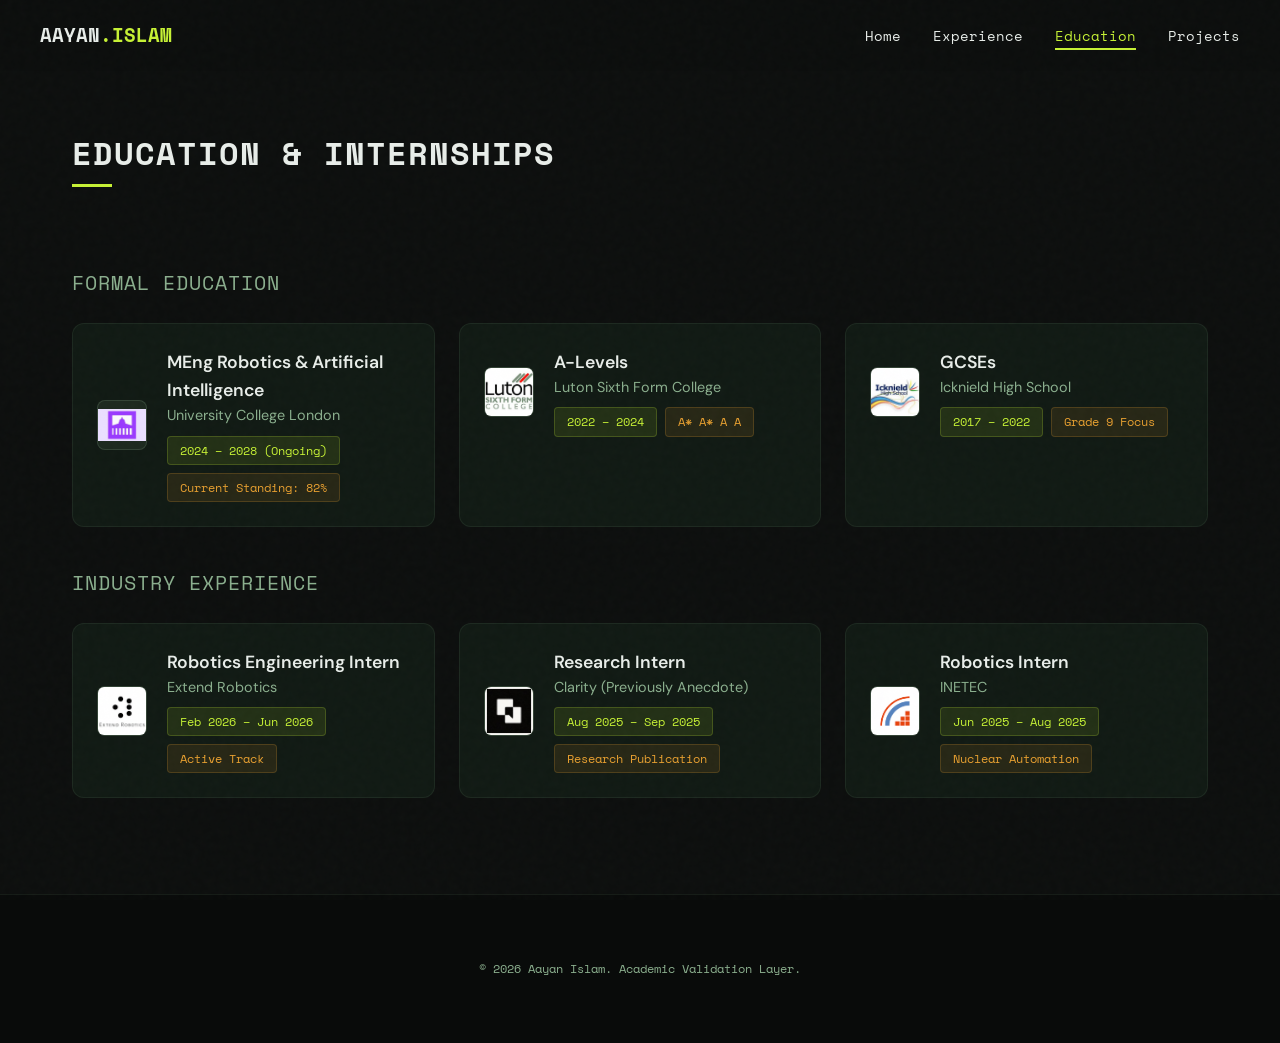
==== educationsplit.html @ 812140e2 "All files used for website" ====
<!DOCTYPE html>
<html lang="en">
<head>
  <meta charset="UTF-8">
  <meta name="viewport" content="width=device-width, initial-scale=1.0">
  <title>Education & Internships | Aayan Islam</title>
  
  <link rel="icon" type="image/png" href="Images/Logo.png">
  <link rel="preconnect" href="https://fonts.googleapis.com">
  <link rel="preconnect" href="https://fonts.gstatic.com" crossorigin>
  <link href="https://fonts.googleapis.com/css2?family=DM+Sans:wght@300;400;500;600&family=Space+Mono:wght@400;700&display=swap" rel="stylesheet">
  
  <link rel="stylesheet" href="stylesplit.css">
</head>
<body>

  <header id="navbar">
    <div class="nav-container">
      <a href="indexsplit.html" class="logo">AAYAN<span>.ISLAM</span></a>
      <button class="hamburger" id="menu-toggle" aria-label="Toggle navigation menu">
        <span></span><span></span><span></span>
      </button>
      <ul class="nav-links" id="nav-menu">
        <li><a href="indexsplit.html" class="nav-link">Home</a></li>
        <li><a href="experiencesplit.html" class="nav-link">Experience</a></li>
        <li><a href="educationsplit.html" class="nav-link active">Education</a></li>
        <li><a href="projectssplit.html" class="nav-link">Projects</a></li>
      </ul>
    </div>
  </header>

  <section class="revealpage">
    <h2 class="section-title">Education & Internships</h2>
    
    <div class="sub-section-header">Formal Education</div>
    <div class="edu-grid" id="formal-edu-grid">
      <!-- Generated dynamically -->
    </div>

    <div class="sub-section-header">Industry Experience</div>
    <div class="edu-grid" id="industry-edu-grid">
      <!-- Generated dynamically -->
    </div>
  </section>

  <footer>
    <div class="footer-content">
      <div class="copyright">
        &copy; 2026 Aayan Islam. Academic Validation Layer.
      </div>
    </div>
  </footer>

  <!-- POPUP CONTAINER REUSABLE TARGET -->
  <div class="modal-backdrop" id="bubble-modal">
    <div class="modal-wrapper">
      <button class="modal-close-btn" id="modal-close-trigger">✕</button>
      <h3 class="modal-title" id="modal-title">Details</h3>
      <div class="modal-subtitle" id="modal-subtitle">Sub header info</div>
      <div class="modal-body" id="modal-body"></div>
      <div class="modal-tags" id="modal-tags"></div>
    </div>
  </div>

  <script src="appsplit.js"></script>
</body>
</html>
---- stylesplit.css ----
/* ==========================================================================
   COLOR PALETTE & VARIABLES (Modify here to easily change themes)
   ========================================================================== */
:root {
  --bg-color: #0D0F0E;
  --surface-color: #111A14;
  --primary-accent: #C6F135;
  --secondary-accent: #E8A030;
  --muted-text: #8BAF8E;
  --body-text: #E8EDE9;
  --modal-overlay-bg: rgba(13, 15, 14, 0.92);
  --card-glow: rgba(198, 241, 53, 0.08);
  --modal-border-glow: rgba(198, 241, 53, 0.3);
  
  /* Fonts */
  --font-display: 'Space Mono', monospace;
  --font-body: 'DM Sans', sans-serif;
}

/* ==========================================================================
   RESET & BASE STYLES
   ========================================================================== */
* {
  box-sizing: border-box;
  margin: 0;
  padding: 0;
}

html {
  scroll-behavior: smooth;
  background-color: var(--bg-color);
  color: var(--body-text);
  font-family: var(--font-body);
  line-height: 1.6;
}

body {
  overflow-x: hidden;
  position: relative;
}

/* Subtle Noise Texture Overlay */
body::before {
  content: "";
  position: fixed;
  top: 0; left: 0; width: 100vw; height: 100vh;
  opacity: 0.02;
  pointer-events: none;
  z-index: 9999;
  background-image: url("data:image/svg+xml,%3Csvg viewBox='0 0 200 200' xmlns='http://www.w3.org/2000/svg'%3E%3Cfilter id='noiseFilter'%3E%3CfeTurbulence type='fractalNoise' baseFrequency='0.65' numOctaves='3' stitchTiles='stitch'/%3E%3C/filter%3E%3Crect width='100%25' height='100%25' filter='url(%23noiseFilter)'/%3E%3C/svg%3E");
}

a {
  color: inherit;
  text-decoration: none;
}

/* ==========================================================================
   NAVIGATION BAR
   ========================================================================== */
header {
  position: fixed;
  top: 0; left: 0; width: 100%;
  z-index: 100;
  transition: background-color 0.3s ease, backdrop-filter 0.3s ease;
  padding: 1.25rem 2rem;
  background-color: rgba(13, 15, 14, 0.3);
}

header.scrolled {
  background-color: rgba(13, 15, 14, 0.75);
  backdrop-filter: blur(12px);
  -webkit-backdrop-filter: blur(12px);
  border-bottom: 1px solid rgba(139, 175, 142, 0.1);
}

.nav-container {
  max-width: 1200px;
  margin: 0 auto;
  display: flex;
  justify-content: space-between;
  align-items: center;
}

.logo {
  font-family: var(--font-display);
  font-weight: 700;
  font-size: 1.2rem;
  color: var(--body-text);
}

.logo span {
  color: var(--primary-accent);
}

.nav-links {
  display: flex;
  gap: 2rem;
  list-style: none;
}

.nav-links a {
  font-family: var(--font-display);
  font-size: 0.9rem;
  position: relative;
  padding-bottom: 4px;
  transition: color 0.3s;
}

.nav-links a::after {
  content: '';
  position: absolute;
  bottom: 0; left: 0; width: 0; height: 2px;
  background-color: var(--primary-accent);
  transition: width 0.3s ease;
}

.nav-links a:hover::after,
.nav-links a.active::after {
  width: 100%;
}

.nav-links a.active {
  color: var(--primary-accent);
}

/* Mobile Hamburger Menu */
.hamburger {
  display: none;
  flex-direction: column;
  gap: 6px;
  cursor: pointer;
  background: none;
  border: none;
  z-index: 110;
}

.hamburger span {
  display: block;
  width: 25px;
  height: 2px;
  background-color: var(--body-text);
  transition: 0.3s;
}

.hamburger.active span:nth-child(1) { transform: rotate(45deg) translate(5px, 6px); }
.hamburger.active span:nth-child(2) { opacity: 0; }
.hamburger.active span:nth-child(3) { transform: rotate(-45deg) translate(5px, -6px); }

@media (max-width: 768px) {
  .hamburger { display: flex; }
  .nav-links {
    position: fixed;
    top: 0; right: -100%; width: 70%; height: 100vh;
    background-color: var(--surface-color);
    flex-direction: column;
    justify-content: center;
    align-items: center;
    gap: 3rem;
    transition: 0.4s ease;
    box-shadow: -10px 0 30px rgba(0,0,0,0.5);
  }
  .nav-links.active { right: 0; }
}

/* ==========================================================================
   LAYOUT REUSABLES
   ========================================================================== */
section {
  max-width: 1200px;
  margin: 0 auto;
  padding: 8rem 2rem 6rem 2rem; /* Adjusted for top header clarity across pages */
}

.section-title {
  font-family: var(--font-display);
  font-size: 2rem;
  margin-bottom: 3rem;
  text-transform: uppercase;
  letter-spacing: 1px;
  position: relative;
  display: inline-block;
}

.section-title::after {
  content: '';
  position: absolute;
  left: 0; bottom: -8px; width: 40px; height: 3px;
  background-color: var(--primary-accent);
}

.tag {
  font-family: var(--font-display);
  font-size: 0.75rem;
  background-color: rgba(198, 241, 53, 0.1);
  color: var(--primary-accent);
  padding: 0.25rem 0.75rem;
  border-radius: 4px;
  border: 1px solid rgba(198, 241, 53, 0.2);
}

.badge-secondary {
  background-color: rgba(232, 160, 48, 0.1);
  color: var(--secondary-accent);
  border: 1px solid rgba(232, 160, 48, 0.2);
}

.interactive-card {
  background-color: var(--surface-color);
  border: 1px solid rgba(139, 175, 142, 0.1);
  border-radius: 12px;
  padding: 1.5rem;
  cursor: pointer;
  transition: transform 0.25s ease, border-color 0.25s ease, box-shadow 0.25s ease;
}

.interactive-card:hover {
  transform: translateY(-5px);
  border-color: rgba(198, 241, 53, 0.4);
  box-shadow: 0 10px 30px var(--card-glow);
}

/* ==========================================================================
   HOME / HERO SECTION
   ========================================================================== */
#home {
  min-height: 85vh;
  display: flex;
  flex-direction: column;
  justify-content: center;
}

.hero-grid {
  display: grid;
  grid-template-columns: 1.2fr 0.8fr;
  gap: 4rem;
  align-items: center;
}

.hero-left h1 {
  font-family: var(--font-display);
  font-size: 3.5rem;
  line-height: 1.1;
  margin-bottom: 1rem;
}

.hero-left .subtitle {
  font-family: var(--font-display);
  font-size: 1.25rem;
  color: var(--primary-accent);
  margin-bottom: 1.5rem;
}

.hero-left .bio {
  font-size: 1.1rem;
  color: var(--body-text);
  max-width: 600px;
  margin-bottom: 2.5rem;
}

.hero-right {
  background-color: var(--surface-color);
  border: 1px solid rgba(139, 175, 142, 0.15);
  border-radius: 12px;
  padding: 3rem;
  height: 550px;
  display: flex;
  flex-direction: column;
  justify-content: center;
  align-items: center;
  font-family: var(--font-display);
  position: relative;
  overflow: hidden;
}

.ascii-cube {
  color: var(--primary-accent);
  font-size: 1.5rem;
  white-space: pre;
  margin-bottom: 1.5rem;
  text-align: center;
  animation: pulse 2s infinite alternate;
}

#ticker-text {
  color: var(--secondary-accent);
  font-weight: bold;
  letter-spacing: 2px;
  transition: opacity 0.2s ease-in-out;
}

@keyframes pulse {
  0% { opacity: 0.6; transform: scale(0.98); }
  100% { opacity: 1; transform: scale(1.02); }
}

.stats-container {
  display: grid;
  grid-template-columns: repeat(4, 1fr);
  gap: 1.5rem;
  margin-top: 4rem;
  margin-bottom: 3rem;
}

.stat-chip {
  background-color: var(--surface-color);
  border-left: 3px solid var(--primary-accent);
  padding: 1rem;
  border-radius: 0 8px 8px 0;
}

.stat-chip .label {
  font-family: var(--font-display);
  font-size: 0.75rem;
  color: var(--muted-text);
  text-transform: uppercase;
}

.stat-chip .value {
  font-size: 0.95rem;
  font-weight: 500;
  margin-top: 0.25rem;
}

.social-strip {
  display: flex;
  gap: 2rem;
  font-family: var(--font-display);
  font-size: 0.9rem;
  color: var(--muted-text);
}

.social-strip a {
  transition: color 0.2s;
}

.social-strip a:hover {
  color: var(--primary-accent);
}

@media (max-width: 1024px) {
  .hero-grid { grid-template-columns: 1fr; gap: 3rem; }
  .hero-right { height: 200px; }
  .stats-container { grid-template-columns: repeat(2, 1fr); }
}

@media (max-width: 480px) {
  .hero-left h1 { font-size: 2.5rem; }
  .stats-container { grid-template-columns: 1fr; }
  .social-strip { flex-direction: column; gap: 0.75rem; }
}

/* ==========================================================================
   EXPERIENCE SECTION (Timeline Layout)
   ========================================================================== */
.timeline {
  position: relative;
  max-width: 900px;
  margin: 0 auto;
}

.timeline::before {
  content: '';
  position: absolute;
  top: 0; left: 20px; width: 2px; height: 100%;
  background-color: rgba(139, 175, 142, 0.15);
}

.timeline-item {
  position: relative;
  padding-left: 60px;
  margin-bottom: 3rem;
}

.timeline-dot {
  position: absolute;
  left: 12px; top: 24px;
  width: 18px; height: 18px;
  border-radius: 50%;
  background-color: var(--bg-color);
  border: 3px solid var(--secondary-accent);
  z-index: 2;
}

.timeline-item:first-of-type .timeline-dot {
  border-color: var(--primary-accent);
}

.experience-card {
  cursor: default;
}

.card-header-row {
  display: flex;
  justify-content: space-between;
  align-items: flex-start;
  flex-wrap: wrap;
  gap: 0.5rem;
  margin-bottom: 1rem;
}

.role-title {
  font-size: 1.25rem;
  font-weight: 600;
}

.role-title span {
  font-family: var(--font-display);
  font-size: 1rem;
  color: var(--muted-text);
  font-weight: 400;
}

.job-meta {
  text-align: right;
  font-family: var(--font-display);
  font-size: 0.85rem;
}

.job-date { color: var(--body-text); }
.job-loc { color: var(--muted-text); }

.experience-card ul {
  list-style-type: none;
}

.experience-card li {
  position: relative;
  padding-left: 1.25rem;
  margin-bottom: 0.5rem;
  font-size: 0.95rem;
  color: #D3DAD4;
}

.experience-card li::before {
  content: "↳";
  position: absolute;
  left: 0; top: 0;
  color: var(--primary-accent);
}

@media (max-width: 600px) {
  .job-meta { text-align: left; margin-top: 0.25rem; }
  .card-header-row { flex-direction: column; }
}

/* ==========================================================================
   EDUCATION & INTERNSHIPS SECTION
   ========================================================================== */
.sub-section-header {
  font-family: var(--font-display);
  font-size: 1.25rem;
  color: var(--muted-text);
  margin: 2.5rem 0 1.5rem 0;
  text-transform: uppercase;
  letter-spacing: 1px;
}

.edu-grid {
  display: grid;
  grid-template-columns: repeat(auto-fill, minmax(320px, 1fr));
  gap: 1.5rem;
}

.edu-card-content {
  display: flex;
  gap: 1.25rem;
  align-items: center;
}

.monogram-avatar {
  width: 50px;
  height: 50px;
  border-radius: 8px;
  background-color: rgba(139, 175, 142, 0.1);
  font-family: var(--font-display);
  font-weight: bold;
  color: var(--primary-accent);
  display: flex;
  justify-content: center;
  align-items: center;
  flex-shrink: 0;
  border: 1px solid rgba(139, 175, 142, 0.2);
}

.edu-info h4 {
  font-size: 1.1rem;
  font-weight: 600;
}

.edu-inst {
  font-size: 0.9rem;
  color: var(--muted-text);
  margin-bottom: 0.5rem;
}

.edu-meta-tags {
  display: flex;
  gap: 0.5rem;
  flex-wrap: wrap;
}

/* ==========================================================================
   PROJECTS SECTION
   ========================================================================== */
.tab-switcher {
  display: flex;
  gap: 1rem;
  margin-bottom: 2.5rem;
  border-bottom: 1px solid rgba(139, 175, 142, 0.1);
  padding-bottom: 1rem;
}

.tab-btn {
  background: none;
  border: none;
  color: var(--muted-text);
  font-family: var(--font-display);
  font-size: 1rem;
  cursor: pointer;
  padding: 0.5rem 1rem;
  position: relative;
  transition: color 0.3s;
}

.tab-btn:hover {
  color: var(--body-text);
}

.tab-btn.active {
  color: var(--primary-accent);
}

.tab-btn.active::after {
  content: '';
  position: absolute;
  bottom: -1rem; left: 0; width: 100%; height: 2px;
  background-color: var(--primary-accent);
}

.projects-grid {
  display: grid;
  grid-template-columns: repeat(3, 1fr);
  gap: 1.5rem;
}

.project-card {
  display: flex;
  flex-direction: column;
  justify-content: space-between;
  height: 100%;
}

.proj-top h4 {
  font-size: 1.2rem;
  font-weight: 600;
  margin-bottom: 0.5rem;
}

.proj-desc {
  font-size: 0.9rem;
  color: var(--muted-text);
  margin-bottom: 1.5rem;
}

.proj-tags {
  display: flex;
  gap: 0.5rem;
  flex-wrap: wrap;
  margin-top: auto;
}

.project-panel {
  display: none;
}

.project-panel.active {
  display: grid;
}

@media (max-width: 1024px) {
  .projects-grid { grid-template-columns: repeat(2, 1fr); }
}
@media (max-width: 480px) {
  .projects-grid { grid-template-columns: 1fr; }
}

/* ==========================================================================
   BUBBLE / MODAL COMPONENT
   ========================================================================== */
.modal-backdrop {
  position: fixed;
  top: 0; left: 0; width: 100%; height: 100%;
  background-color: var(--modal-overlay-bg);
  backdrop-filter: blur(8px);
  -webkit-backdrop-filter: blur(8px);
  z-index: 1000;
  display: flex;
  justify-content: center;
  align-items: center;
  opacity: 0;
  pointer-events: none;
  transition: opacity 0.28s ease-out;
  padding: 1.5rem;
}

.modal-backdrop.active {
  opacity: 1;
  pointer-events: auto;
}

.modal-wrapper {
  background-color: var(--surface-color);
  border: 1px solid var(--modal-border-glow);
  box-shadow: 0 0 60px var(--card-glow);
  border-radius: 16px;
  width: 100%;
  max-width: 600px;
  max-height: 80vh;
  overflow-y: auto;
  padding: 2.5rem;
  position: relative;
  transform: scale(0.85);
  transition: transform 0.28s ease-out;
}

.modal-backdrop.active .modal-wrapper {
  transform: scale(1);
}

.modal-close-btn {
  position: absolute;
  top: 1.25rem; right: 1.25rem;
  background: none;
  border: none;
  color: var(--muted-text);
  font-size: 1.5rem;
  cursor: pointer;
  transition: color 0.2s;
}

.modal-close-btn:hover {
  color: var(--primary-accent);
}

.modal-title {
  font-family: var(--font-display);
  font-size: 1.5rem;
  margin-bottom: 0.25rem;
  padding-right: 1.5rem;
}

.modal-subtitle {
  font-family: var(--font-display);
  font-size: 0.9rem;
  color: var(--muted-text);
  margin-bottom: 1.5rem;
}

.modal-body {
  font-size: 0.95rem;
  color: var(--body-text);
}

.modal-body p {
  margin-bottom: 1.25rem;
}

.modal-body ul {
  list-style-type: none;
  margin-bottom: 1.5rem;
}

.modal-body li {
  position: relative;
  padding-left: 1.25rem;
  margin-bottom: 0.5rem;
}

.modal-body li::before {
  content: "▪";
  position: absolute;
  left: 0; color: var(--primary-accent);
}

.modal-tags {
  display: flex;
  gap: 0.5rem;
  flex-wrap: wrap;
  margin-top: 1.5rem;
  padding-top: 1.25rem;
  border-top: 1px solid rgba(139, 175, 142, 0.1);
}

/* ==========================================================================
   ACHIEVEMENTS FOOTER STRIP
   ========================================================================== */
footer {
  border-top: 1px solid rgba(139, 175, 142, 0.1);
  background-color: #090B0A;
  padding: 4rem 2rem;
}

.footer-content {
  max-width: 1200px;
  margin: 0 auto;
}

.badge-strip-title {
  font-family: var(--font-display);
  font-size: 0.85rem;
  color: var(--muted-text);
  text-transform: uppercase;
  letter-spacing: 2px;
  margin-bottom: 1.5rem;
  text-align: center;
}

.badge-strip {
  display: flex;
  justify-content: center;
  gap: 1rem;
  flex-wrap: wrap;
  margin-bottom: 2.5rem;
}

.badge-item {
  font-family: var(--font-display);
  font-size: 0.8rem;
  background-color: rgba(13, 15, 14, 0.6);
  border: 1px solid rgba(139, 175, 142, 0.15);
  padding: 0.4rem 0.8rem;
  border-radius: 6px;
  color: var(--body-text);
}

.copyright {
  text-align: center;
  font-family: var(--font-display);
  font-size: 0.75rem;
  color: var(--muted-text);
}

.logo-image-render {
  width: 100%;
  height: 100%;
  object-fit: contain;
  border-radius: 6px;
  background-color: transparent;
}

/* ==========================================================================
   UNIFIED BRAND TIMELINE ARCHITECTURE
   ========================================================================== */
.structured-group-card {
  cursor: default !important;
  padding: 2rem !important;
}

.company-header-block {
  display: flex;
  gap: 1.25rem;
  align-items: center;
  margin-bottom: 1.75rem;
}

.company-logo-frame {
  width: 54px;
  height: 54px;
  border-radius: 8px;
  background-color: rgba(139, 175, 142, 0.06);
  border: 1px solid rgba(139, 175, 142, 0.12);
  display: flex;
  justify-content: center;
  align-items: center;
  flex-shrink: 0;
  overflow: hidden;
}

.monogram-fallback {
  font-family: var(--font-display);
  font-weight: 700;
  color: var(--primary-accent);
  font-size: 0.85rem;
}

.logo-image-render {
  width: 100%;
  height: 100%;
  object-fit: contain;
}

.company-header-meta h3 {
  font-size: 1.3rem;
  font-weight: 600;
  color: var(--body-text);
  line-height: 1.2;
}

.company-sub-row {
  font-size: 0.9rem;
  color: var(--body-text);
  margin-top: 0.15rem;
}

.company-loc-row {
  font-family: var(--font-display);
  font-size: 0.8rem;
  color: var(--muted-text);
}

/* Sub-Role Timeline Indent Tracking */
.roles-nest-container {
  position: relative;
  padding-left: 1.65rem;
}

/* Connector vertical ribbon for multiple internal paths */
.roles-nest-container::before {
  content: '';
  position: absolute;
  top: 8px;
  left: 5px;
  width: 2px;
  height: calc(100% - 22px);
  background-color: rgba(139, 175, 142, 0.15);
}

/* If a card only holds one single inner role item, drop the connector ribbon line */
.roles-nest-container:has(.role-nested-node:only-child)::before {
  display: none;
}

.role-nested-node {
  position: relative;
  margin-bottom: 2rem;
}

.role-nested-node:last-of-type {
  margin-bottom: 0;
}

.role-inner-dot {
  position: absolute;
  left: -25px;
  top: 6px;
  width: 10px;
  height: 10px;
  border-radius: 50%;
  background-color: var(--surface-color);
  border: 2px solid var(--muted-text);
  z-index: 2;
}

.role-nested-node:only-child .role-inner-dot {
  background-color: var(--primary-accent);
  border-color: var(--primary-accent);
}

.role-nested-title {
  font-size: 1.15rem;
  font-weight: 600;
  color: var(--body-text);
}

.role-nested-date {
  font-family: var(--font-display);
  font-size: 0.8rem;
  color: var(--muted-text);
  margin-bottom: 0.5rem;
}

.role-nested-bullets {
  list-style-type: none;
  padding-left: 0;
}

.role-nested-bullets li {
  position: relative;
  padding-left: 1.25rem;
  font-size: 0.95rem;
  color: #D3DAD4;
  line-height: 1.55;
  margin-bottom: 0.4rem;
}

.role-nested-bullets li::before {
  content: "↳";
  position: absolute;
  left: 0;
  top: 0;
  color: var(--primary-accent);
}

.role-skills-footer {
  margin-top: 0.65rem;
  font-size: 0.85rem;
  color: var(--body-text);
  display: flex;
  align-items: center;
  gap: 0.4rem;
}

.skill-icon {
  color: var(--secondary-accent);
  font-size: 0.75rem;
}

.main-company-dot {
  top: 42px !important;
}

/* ==========================================================================
   EXPANDED MEDIA-RICH PROJECT MODALS
   ========================================================================== */
.modal-wrapper.project-modal-expanded {
  max-width: 850px; 
  width: 95%;
}

.project-expanded-split-layout {
  display: grid;
  grid-template-columns: 1.1fr 0.9fr;
  gap: 2rem;
  margin-top: 1rem;
}

.project-left-copy {
  color: var(--body-text);
  font-size: 0.95rem;
}

.project-left-copy p {
  margin-bottom: 1rem;
}

.project-right-media {
  display: flex;
  flex-direction: column;
  gap: 1rem;
}

.project-media-showcase {
  display: flex;
  flex-direction: column;
  gap: 1rem;
  width: 100%;
}

.project-media-frame {
  width: 100%;
  border-radius: 8px;
  overflow: hidden;
  border: 1px solid rgba(139, 175, 142, 0.15);
  background-color: #090B0A; 
  aspect-ratio: 16 / 10;
  display: flex;
  justify-content: center;
  align-items: center;
  padding: 0.5rem;
}

.project-media-frame img {
  max-width: 100%;
  max-height: 100%;
  width: auto;
  height: auto;
  object-fit: contain;
  border-radius: 4px;
  transition: transform 0.3s ease;
}

.project-media-frame img:hover {
  transform: scale(1.03);
}

/* Gray template layout box for empty image lists */
.asset-placeholder-grid {
  background: repeating-linear-gradient(
    45deg,
    rgba(139, 175, 142, 0.03),
    rgba(139, 175, 142, 0.03) 10px,
    rgba(139, 175, 142, 0.07) 10px,
    rgba(139, 175, 142, 0.07) 20px
  );
  border: 1px dashed rgba(139, 175, 142, 0.3);
  padding: 2rem;
  text-align: center;
}

.asset-placeholder-grid span {
  font-family: var(--font-display);
  font-size: 0.8rem;
  color: var(--muted-text);
}

/* Responsive collapse rule for medium screen/mobile views */
@media (max-width: 768px) {
  .project-expanded-split-layout {
    grid-template-columns: 1fr;
    gap: 1.5rem;
  }
  
  .project-media-frame {
    aspect-ratio: 16 / 9;
  }
}

.project-video-render {
  max-width: 100%;
  max-height: 100%;
  width: auto;
  height: auto;
  object-fit: contain;
  border-radius: 4px;
}

/* ==========================================================================
   MEDIA EXPANSION SUPPORTS FOR GENERAL MODALS
   ========================================================================== */
.project-left-copy ul {
  list-style-type: none;
  padding-left: 0;
  margin-top: 0.5rem;
  margin-bottom: 1rem;
}

.project-left-copy li {
  position: relative;
  padding-left: 1.25rem;
  margin-bottom: 0.5rem;
  font-size: 0.95rem;
}

.project-left-copy li::before {
  content: "▪";
  position: absolute;
  left: 0;
  color: var(--primary-accent);
}

/* ==========================================================================
   INTER-PAGE SUBSECTION ANIMATIONS
   ========================================================================== */
.revealpage {
  opacity: 0;
  transform: translateY(15px);
  transition: opacity 0.5s cubic-bezier(0.16, 1, 0.3, 1), transform 0.5s cubic-bezier(0.16, 1, 0.3, 1);
}

.revealpage.visible {
  opacity: 1;
  transform: translateY(0);
}



/* ==========================================================================
   HERO INTERACTIVE SLIDESHOW PRESENTATION LAYOUT (ENHANCED SIZE)
   ========================================================================== */
.hero-slideshow-container {
  position: relative;
  width: 100%;
  height: 350px; /* Increased from 180px to give vertical breathing room */
  margin-bottom: 1.5rem;
  display: flex;
  justify-content: center;
  align-items: center;
}

.hero-slide {
  position: absolute;
  max-height: 100%;
  max-width: 350px; /* Expanded from 180px to scale up your profile photography footprint */
  width: auto;
  height: auto;
  object-fit: contain;
  border-radius: 12px;
  border: 1px solid rgba(139, 175, 142, 0.15);
  box-shadow: 0 6px 25px rgba(0, 0, 0, 0.45);
  
  /* Absolute cross-fade transition parameters */
  opacity: 0;
  transform: scale(0.96);
  transition: opacity 0.8s ease-in-out, transform 0.8s ease-in-out;
  z-index: 1;
}

/* The active photo visible on your hero card viewport */
.hero-slide.active {
  opacity: 1;
  transform: scale(1);
  z-index: 2;
}
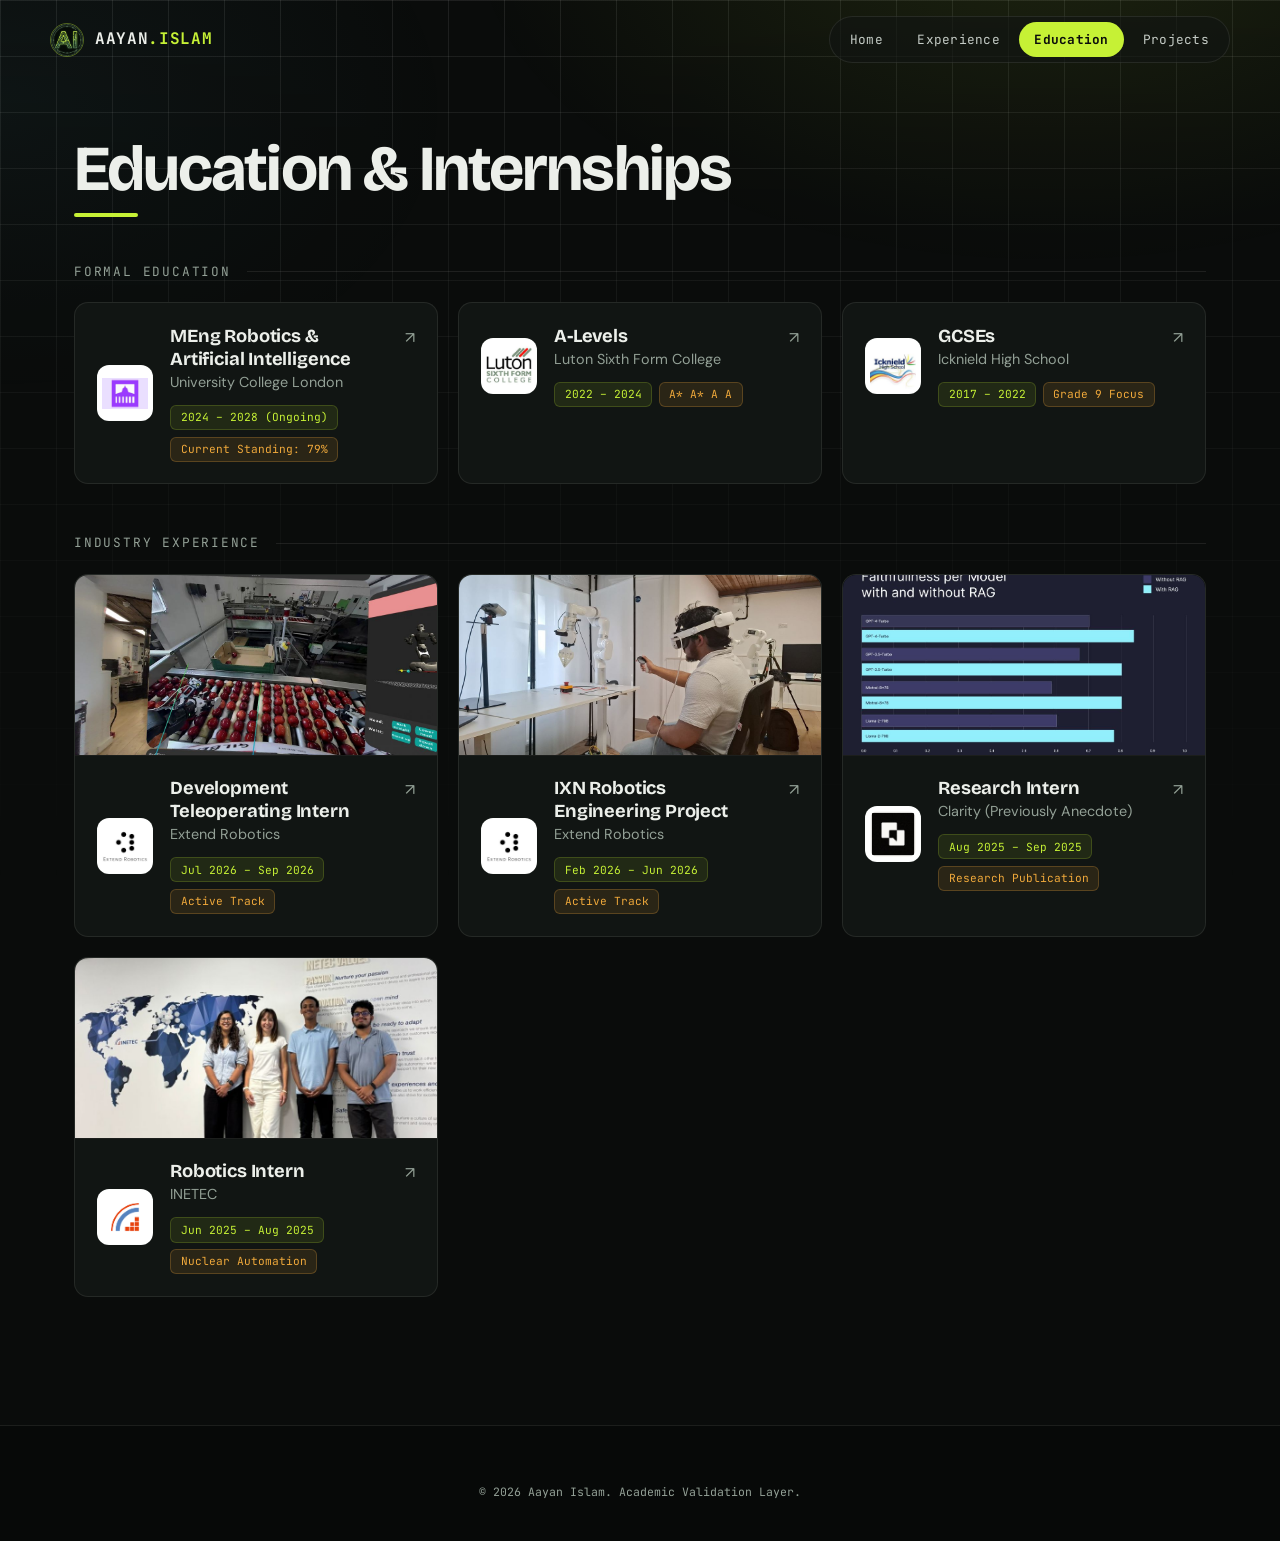
==== commit b39b8288: "Remodel site design and add HomeShield and HearMe projects - New visual system: display type, bluepr" ====
--- a/educationsplit.html
+++ b/educationsplit.html
@@ -3,12 +3,13 @@
 <head>
   <meta charset="UTF-8">
   <meta name="viewport" content="width=device-width, initial-scale=1.0">
+  <meta name="theme-color" content="#0A0C0B">
   <title>Education & Internships | Aayan Islam</title>
   
   <link rel="icon" type="image/png" href="Images/Logo.png">
   <link rel="preconnect" href="https://fonts.googleapis.com">
   <link rel="preconnect" href="https://fonts.gstatic.com" crossorigin>
-  <link href="https://fonts.googleapis.com/css2?family=DM+Sans:wght@300;400;500;600&family=Space+Mono:wght@400;700&display=swap" rel="stylesheet">
+  <link href="https://fonts.googleapis.com/css2?family=Bricolage+Grotesque:opsz,wght@12..96,500..800&family=DM+Sans:opsz,wght@9..40,300..700&family=JetBrains+Mono:wght@400;500;700&display=swap" rel="stylesheet">
   
   <link rel="stylesheet" href="stylesplit.css">
 </head>
@@ -16,14 +17,14 @@
 
   <header id="navbar">
     <div class="nav-container">
-      <a href="indexsplit.html" class="logo">AAYAN<span>.ISLAM</span></a>
-      <button class="hamburger" id="menu-toggle" aria-label="Toggle navigation menu">
+      <a href="index.html" class="logo"><img src="Images/thumbs/Logo.jpg" alt="" class="logo-mark" width="34" height="34">AAYAN<span>.ISLAM</span></a>
+      <button class="hamburger" id="menu-toggle" aria-label="Toggle navigation menu" aria-expanded="false" aria-controls="nav-menu">
         <span></span><span></span><span></span>
       </button>
       <ul class="nav-links" id="nav-menu">
-        <li><a href="indexsplit.html" class="nav-link">Home</a></li>
+        <li><a href="index.html" class="nav-link">Home</a></li>
         <li><a href="experiencesplit.html" class="nav-link">Experience</a></li>
-        <li><a href="educationsplit.html" class="nav-link active">Education</a></li>
+        <li><a href="educationsplit.html" class="nav-link active" aria-current="page">Education</a></li>
         <li><a href="projectssplit.html" class="nav-link">Projects</a></li>
       </ul>
     </div>
@@ -52,9 +53,9 @@
   </footer>
 
   <!-- POPUP CONTAINER REUSABLE TARGET -->
-  <div class="modal-backdrop" id="bubble-modal">
+  <div class="modal-backdrop" id="bubble-modal" role="dialog" aria-modal="true" aria-labelledby="modal-title">
     <div class="modal-wrapper">
-      <button class="modal-close-btn" id="modal-close-trigger">✕</button>
+      <button class="modal-close-btn" id="modal-close-trigger" aria-label="Close">✕</button>
       <h3 class="modal-title" id="modal-title">Details</h3>
       <div class="modal-subtitle" id="modal-subtitle">Sub header info</div>
       <div class="modal-body" id="modal-body"></div>
@@ -64,4 +65,4 @@
 
   <script src="appsplit.js"></script>
 </body>
-</html>+</html>
--- a/stylesplit.css
+++ b/stylesplit.css
@@ -1,26 +1,50 @@
 /* ==========================================================================
-   COLOR PALETTE & VARIABLES (Modify here to easily change themes)
+   DESIGN TOKENS (Modify here to easily change themes)
    ========================================================================== */
 :root {
-  --bg-color: #0D0F0E;
-  --surface-color: #111A14;
+  /* Surfaces */
+  --bg-color: #0A0C0B;
+  --surface-color: #111513;
+  --surface-raised: #171C19;
+  --surface-sunken: #070908;
+
+  /* Ink */
+  --body-text: #ECEFEA;
+  --soft-text: #C5CCC6;
+  --muted-text: #93A096;
+
+  /* Accents (lime + amber come from the logo; cyan is used only for traces) */
   --primary-accent: #C6F135;
-  --secondary-accent: #E8A030;
-  --muted-text: #8BAF8E;
-  --body-text: #E8EDE9;
-  --modal-overlay-bg: rgba(13, 15, 14, 0.92);
+  --secondary-accent: #F0A93B;
+  --trace-accent: #6FD3E8;
+
+  /* Lines + glows */
+  --hairline: rgba(236, 239, 234, 0.09);
+  --hairline-strong: rgba(236, 239, 234, 0.16);
+  --accent-line: rgba(198, 241, 53, 0.38);
+  --accent-wash: rgba(198, 241, 53, 0.09);
+  --amber-wash: rgba(240, 169, 59, 0.11);
+  --modal-overlay-bg: rgba(5, 7, 6, 0.82);
   --card-glow: rgba(198, 241, 53, 0.08);
   --modal-border-glow: rgba(198, 241, 53, 0.3);
-  
-  /* Fonts */
-  --font-display: 'Space Mono', monospace;
-  --font-body: 'DM Sans', sans-serif;
+
+  /* Type */
+  --font-display: 'Bricolage Grotesque', 'DM Sans', system-ui, sans-serif;
+  --font-body: 'DM Sans', system-ui, -apple-system, 'Segoe UI', sans-serif;
+  --font-mono: 'JetBrains Mono', ui-monospace, 'Cascadia Code', Consolas, monospace;
+
+  /* Shape + motion */
+  --radius-sm: 8px;
+  --radius-md: 14px;
+  --radius-lg: 20px;
+  --page-width: 1180px;
+  --ease-out: cubic-bezier(0.16, 1, 0.3, 1);
 }
 
 /* ==========================================================================
    RESET & BASE STYLES
    ========================================================================== */
-* {
+*, *::before, *::after {
   box-sizing: border-box;
   margin: 0;
   padding: 0;
@@ -31,28 +55,51 @@
   background-color: var(--bg-color);
   color: var(--body-text);
   font-family: var(--font-body);
-  line-height: 1.6;
+  line-height: 1.65;
+  -webkit-font-smoothing: antialiased;
+  text-rendering: optimizeLegibility;
+  scrollbar-color: #2A322D var(--bg-color);
 }
 
 body {
+  min-height: 100vh;
+  display: flex;
+  flex-direction: column;
   overflow-x: hidden;
   position: relative;
 }
 
-/* Subtle Noise Texture Overlay */
+main, body > section { flex: 1 0 auto; width: 100%; }
+
+/* Blueprint grid + soft lime light, fading out down the page */
 body::before {
   content: "";
   position: fixed;
-  top: 0; left: 0; width: 100vw; height: 100vh;
-  opacity: 0.02;
+  inset: 0;
+  z-index: -1;
   pointer-events: none;
-  z-index: 9999;
-  background-image: url("data:image/svg+xml,%3Csvg viewBox='0 0 200 200' xmlns='http://www.w3.org/2000/svg'%3E%3Cfilter id='noiseFilter'%3E%3CfeTurbulence type='fractalNoise' baseFrequency='0.65' numOctaves='3' stitchTiles='stitch'/%3E%3C/filter%3E%3Crect width='100%25' height='100%25' filter='url(%23noiseFilter)'/%3E%3C/svg%3E");
+  background:
+    radial-gradient(900px 520px at 82% -8%, rgba(198, 241, 53, 0.10), transparent 65%),
+    radial-gradient(700px 480px at 0% 12%, rgba(111, 211, 232, 0.05), transparent 65%),
+    linear-gradient(var(--hairline) 1px, transparent 1px) 0 0 / 56px 56px,
+    linear-gradient(90deg, var(--hairline) 1px, transparent 1px) 0 0 / 56px 56px;
+  -webkit-mask-image: linear-gradient(to bottom, #000 0%, rgba(0, 0, 0, 0.35) 55%, transparent 100%);
+  mask-image: linear-gradient(to bottom, #000 0%, rgba(0, 0, 0, 0.35) 55%, transparent 100%);
 }
 
 a {
   color: inherit;
   text-decoration: none;
+}
+
+img, video, canvas { display: block; max-width: 100%; }
+
+::selection { background: var(--primary-accent); color: #0A0C0B; }
+
+:focus-visible {
+  outline: 2px solid var(--primary-accent);
+  outline-offset: 3px;
+  border-radius: 4px;
 }
 
 /* ==========================================================================
@@ -62,20 +109,21 @@
   position: fixed;
   top: 0; left: 0; width: 100%;
   z-index: 100;
-  transition: background-color 0.3s ease, backdrop-filter 0.3s ease;
-  padding: 1.25rem 2rem;
-  background-color: rgba(13, 15, 14, 0.3);
+  padding: 1rem 1.5rem;
+  border-bottom: 1px solid transparent;
+  transition: background-color 0.3s ease, border-color 0.3s ease, padding 0.3s ease;
 }
 
 header.scrolled {
-  background-color: rgba(13, 15, 14, 0.75);
-  backdrop-filter: blur(12px);
-  -webkit-backdrop-filter: blur(12px);
-  border-bottom: 1px solid rgba(139, 175, 142, 0.1);
+  padding: 0.65rem 1.5rem;
+  background-color: rgba(10, 12, 11, 0.78);
+  backdrop-filter: blur(14px) saturate(140%);
+  -webkit-backdrop-filter: blur(14px) saturate(140%);
+  border-bottom-color: var(--hairline);
 }
 
 .nav-container {
-  max-width: 1200px;
+  max-width: var(--page-width);
   margin: 0 auto;
   display: flex;
   justify-content: space-between;
@@ -83,271 +131,505 @@
 }
 
 .logo {
-  font-family: var(--font-display);
+  display: inline-flex;
+  align-items: center;
+  font-family: var(--font-mono);
   font-weight: 700;
-  font-size: 1.2rem;
+  font-size: 1rem;
+  letter-spacing: 0.04em;
   color: var(--body-text);
 }
 
-.logo span {
-  color: var(--primary-accent);
-}
+.logo span { color: var(--primary-accent); }
+
+.logo-mark {
+  width: 34px;
+  height: 34px;
+  margin-right: 0.7rem;
+  border-radius: 50%;
+  border: 1px solid var(--accent-line);
+  transition: transform 0.6s var(--ease-out);
+}
+
+.logo:hover .logo-mark { transform: rotate(90deg); }
 
 .nav-links {
   display: flex;
-  gap: 2rem;
+  gap: 0.25rem;
   list-style: none;
+  padding: 0.3rem;
+  border: 1px solid var(--hairline);
+  border-radius: 999px;
+  background-color: rgba(17, 21, 19, 0.6);
 }
 
 .nav-links a {
-  font-family: var(--font-display);
-  font-size: 0.9rem;
-  position: relative;
-  padding-bottom: 4px;
-  transition: color 0.3s;
-}
-
-.nav-links a::after {
-  content: '';
-  position: absolute;
-  bottom: 0; left: 0; width: 0; height: 2px;
+  display: block;
+  font-family: var(--font-mono);
+  font-size: 0.8rem;
+  letter-spacing: 0.02em;
+  color: var(--soft-text);
+  padding: 0.45rem 0.95rem;
+  border-radius: 999px;
+  transition: color 0.2s, background-color 0.2s;
+}
+
+.nav-links a:hover {
+  color: var(--body-text);
+  background-color: rgba(236, 239, 234, 0.06);
+}
+
+.nav-links a.active {
+  color: #0A0C0B;
   background-color: var(--primary-accent);
-  transition: width 0.3s ease;
-}
-
-.nav-links a:hover::after,
-.nav-links a.active::after {
-  width: 100%;
-}
-
-.nav-links a.active {
-  color: var(--primary-accent);
+  font-weight: 700;
 }
 
 /* Mobile Hamburger Menu */
 .hamburger {
   display: none;
   flex-direction: column;
+  justify-content: center;
   gap: 6px;
+  width: 44px;
+  height: 44px;
+  padding: 0 9px;
   cursor: pointer;
   background: none;
-  border: none;
+  border: 1px solid var(--hairline-strong);
+  border-radius: 12px;
   z-index: 110;
 }
 
 .hamburger span {
   display: block;
-  width: 25px;
+  width: 100%;
   height: 2px;
   background-color: var(--body-text);
   transition: 0.3s;
 }
 
-.hamburger.active span:nth-child(1) { transform: rotate(45deg) translate(5px, 6px); }
+.hamburger.active span:nth-child(1) { transform: translateY(8px) rotate(45deg); }
 .hamburger.active span:nth-child(2) { opacity: 0; }
-.hamburger.active span:nth-child(3) { transform: rotate(-45deg) translate(5px, -6px); }
+.hamburger.active span:nth-child(3) { transform: translateY(-8px) rotate(-45deg); }
 
 @media (max-width: 768px) {
   .hamburger { display: flex; }
   .nav-links {
     position: fixed;
-    top: 0; right: -100%; width: 70%; height: 100vh;
+    top: 0; right: 0;
+    width: min(78%, 320px);
+    height: 100vh;
+    height: 100dvh;
+    padding: 2rem;
+    border: none;
+    border-left: 1px solid var(--hairline-strong);
+    border-radius: 0;
     background-color: var(--surface-color);
     flex-direction: column;
     justify-content: center;
-    align-items: center;
-    gap: 3rem;
-    transition: 0.4s ease;
-    box-shadow: -10px 0 30px rgba(0,0,0,0.5);
+    align-items: stretch;
+    gap: 0.75rem;
+    transform: translateX(100%);
+    visibility: hidden;
+    transition: transform 0.4s var(--ease-out), visibility 0.4s;
+    box-shadow: -20px 0 60px rgba(0, 0, 0, 0.6);
   }
-  .nav-links.active { right: 0; }
+  .nav-links.active { transform: translateX(0); visibility: visible; }
+  .nav-links a { font-size: 1.05rem; padding: 0.9rem 1.2rem; }
 }
 
 /* ==========================================================================
    LAYOUT REUSABLES
    ========================================================================== */
 section {
-  max-width: 1200px;
+  max-width: var(--page-width);
   margin: 0 auto;
-  padding: 8rem 2rem 6rem 2rem; /* Adjusted for top header clarity across pages */
+  padding: 8.5rem 1.5rem 5rem 1.5rem; /* Top padding clears the fixed header */
 }
 
 .section-title {
   font-family: var(--font-display);
-  font-size: 2rem;
-  margin-bottom: 3rem;
-  text-transform: uppercase;
-  letter-spacing: 1px;
+  font-size: clamp(2.4rem, 6vw, 4rem);
+  font-weight: 700;
+  line-height: 1.02;
+  letter-spacing: -0.03em;
+  margin-bottom: 2.75rem;
+  padding-bottom: 1rem;
   position: relative;
   display: inline-block;
+  text-wrap: balance;
 }
 
 .section-title::after {
   content: '';
   position: absolute;
-  left: 0; bottom: -8px; width: 40px; height: 3px;
+  left: 0; bottom: 0; width: 64px; height: 4px;
+  border-radius: 2px;
   background-color: var(--primary-accent);
 }
 
+.section-head {
+  display: flex;
+  justify-content: space-between;
+  align-items: flex-end;
+  gap: 1rem;
+  flex-wrap: wrap;
+  margin-bottom: 2.75rem;
+}
+
+.section-head .section-title { margin-bottom: 0; }
+
+.section-link {
+  font-family: var(--font-mono);
+  font-size: 0.85rem;
+  color: var(--primary-accent);
+  padding: 0.6rem 1.1rem;
+  border: 1px solid var(--accent-line);
+  border-radius: 999px;
+  transition: background-color 0.2s, color 0.2s;
+}
+
+.section-link span { display: inline-block; transition: transform 0.25s var(--ease-out); }
+.section-link:hover { background-color: var(--primary-accent); color: #0A0C0B; }
+.section-link:hover span { transform: translateX(4px); }
+
 .tag {
-  font-family: var(--font-display);
-  font-size: 0.75rem;
-  background-color: rgba(198, 241, 53, 0.1);
+  font-family: var(--font-mono);
+  font-size: 0.7rem;
+  line-height: 1.5;
+  background-color: var(--accent-wash);
   color: var(--primary-accent);
-  padding: 0.25rem 0.75rem;
-  border-radius: 4px;
-  border: 1px solid rgba(198, 241, 53, 0.2);
+  padding: 0.2rem 0.6rem;
+  border-radius: 6px;
+  border: 1px solid rgba(198, 241, 53, 0.18);
+  white-space: nowrap;
 }
 
 .badge-secondary {
-  background-color: rgba(232, 160, 48, 0.1);
+  background-color: var(--amber-wash);
   color: var(--secondary-accent);
-  border: 1px solid rgba(232, 160, 48, 0.2);
+  border: 1px solid rgba(240, 169, 59, 0.24);
 }
 
 .interactive-card {
+  display: block;
   background-color: var(--surface-color);
-  border: 1px solid rgba(139, 175, 142, 0.1);
-  border-radius: 12px;
-  padding: 1.5rem;
+  border: 1px solid var(--hairline);
+  border-radius: var(--radius-md);
+  overflow: hidden;
   cursor: pointer;
-  transition: transform 0.25s ease, border-color 0.25s ease, box-shadow 0.25s ease;
-}
-
-.interactive-card:hover {
-  transform: translateY(-5px);
-  border-color: rgba(198, 241, 53, 0.4);
-  box-shadow: 0 10px 30px var(--card-glow);
+  transition: transform 0.35s var(--ease-out), border-color 0.25s ease, box-shadow 0.35s ease, background-color 0.25s ease;
+}
+
+.interactive-card:hover,
+.interactive-card:focus-visible {
+  transform: translateY(-6px);
+  border-color: var(--accent-line);
+  background-color: var(--surface-raised);
+  box-shadow: 0 24px 50px -24px rgba(0, 0, 0, 0.9), 0 0 0 1px rgba(198, 241, 53, 0.08), 0 18px 60px -30px rgba(198, 241, 53, 0.35);
+}
+
+/* Shared image header for cards */
+.card-cover {
+  position: relative;
+  aspect-ratio: 16 / 10;
+  overflow: hidden;
+  background-color: var(--surface-sunken);
+  border-bottom: 1px solid var(--hairline);
+}
+
+.card-cover img {
+  width: 100%;
+  height: 100%;
+  object-fit: cover;
+  transition: transform 0.7s var(--ease-out), filter 0.4s ease;
+  filter: saturate(0.92);
+}
+
+.interactive-card:hover .card-cover img,
+.interactive-card:focus-visible .card-cover img {
+  transform: scale(1.05);
+  filter: saturate(1.05);
+}
+
+.cover-badge {
+  position: absolute;
+  top: 0.75rem; left: 0.75rem;
+  font-family: var(--font-mono);
+  font-size: 0.72rem;
+  font-weight: 700;
+  color: #1A1204;
+  background-color: var(--secondary-accent);
+  padding: 0.25rem 0.6rem;
+  border-radius: 6px;
+  box-shadow: 0 4px 14px rgba(0, 0, 0, 0.45);
+}
+
+.cover-play {
+  position: absolute;
+  right: 0.75rem; bottom: 0.75rem;
+  width: 30px; height: 30px;
+  display: grid;
+  place-items: center;
+  font-size: 0.6rem;
+  padding-left: 2px;
+  color: var(--body-text);
+  background-color: rgba(10, 12, 11, 0.72);
+  border: 1px solid var(--hairline-strong);
+  border-radius: 50%;
+  backdrop-filter: blur(6px);
+  -webkit-backdrop-filter: blur(6px);
 }
 
 /* ==========================================================================
    HOME / HERO SECTION
    ========================================================================== */
 #home {
-  min-height: 85vh;
-  display: flex;
-  flex-direction: column;
-  justify-content: center;
+  padding-bottom: 2rem;
 }
 
 .hero-grid {
   display: grid;
-  grid-template-columns: 1.2fr 0.8fr;
-  gap: 4rem;
+  grid-template-columns: minmax(0, 1.25fr) minmax(0, 0.75fr);
+  gap: clamp(2rem, 5vw, 4.5rem);
   align-items: center;
 }
 
 .hero-left h1 {
   font-family: var(--font-display);
-  font-size: 3.5rem;
-  line-height: 1.1;
-  margin-bottom: 1rem;
+  font-size: clamp(3.2rem, 9.5vw, 7rem);
+  font-weight: 800;
+  line-height: 0.92;
+  letter-spacing: -0.045em;
+  margin-bottom: 1.5rem;
+  text-wrap: balance;
 }
 
 .hero-left .subtitle {
-  font-family: var(--font-display);
-  font-size: 1.25rem;
+  font-family: var(--font-mono);
+  font-size: clamp(0.82rem, 1.5vw, 0.98rem);
   color: var(--primary-accent);
-  margin-bottom: 1.5rem;
+  margin-bottom: 1.75rem;
+  padding-left: 0.9rem;
+  border-left: 2px solid var(--primary-accent);
 }
 
 .hero-left .bio {
-  font-size: 1.1rem;
+  font-size: 1.04rem;
   color: var(--body-text);
-  max-width: 600px;
-  margin-bottom: 2.5rem;
-}
-
+  max-width: 62ch;
+  margin-bottom: 1.1rem;
+}
+
+.hero-left .bio + .bio {
+  color: var(--soft-text);
+  font-size: 0.98rem;
+}
+
+.social-strip {
+  display: flex;
+  flex-wrap: wrap;
+  gap: 0.6rem;
+  margin-top: 2rem;
+  font-family: var(--font-mono);
+  font-size: 0.85rem;
+}
+
+.social-strip a {
+  padding: 0.7rem 1.15rem;
+  border: 1px solid var(--hairline-strong);
+  border-radius: 999px;
+  color: var(--body-text);
+  background-color: rgba(17, 21, 19, 0.7);
+  transition: color 0.2s, border-color 0.2s, background-color 0.2s, transform 0.25s var(--ease-out);
+}
+
+.social-strip a:first-child {
+  background-color: var(--primary-accent);
+  border-color: var(--primary-accent);
+  color: #0A0C0B;
+  font-weight: 700;
+}
+
+.social-strip a:hover {
+  transform: translateY(-2px);
+  border-color: var(--primary-accent);
+  color: var(--primary-accent);
+}
+
+.social-strip a:first-child:hover { color: #0A0C0B; background-color: #D6FB55; }
+
+/* Photo frame */
 .hero-right {
+  position: relative;
+  padding: 0.7rem;
   background-color: var(--surface-color);
-  border: 1px solid rgba(139, 175, 142, 0.15);
+  border: 1px solid var(--hairline-strong);
+  border-radius: var(--radius-lg);
+  box-shadow: 0 40px 80px -40px rgba(0, 0, 0, 0.9), 0 0 90px -40px rgba(198, 241, 53, 0.28);
+}
+
+/* Corner registration marks */
+.hero-right::before,
+.hero-right::after {
+  content: "";
+  position: absolute;
+  width: 22px; height: 22px;
+  border: 2px solid var(--primary-accent);
+  pointer-events: none;
+}
+.hero-right::before { top: -7px; left: -7px; border-right: none; border-bottom: none; border-top-left-radius: 6px; }
+.hero-right::after { bottom: -7px; right: -7px; border-left: none; border-top: none; border-bottom-right-radius: 6px; }
+
+.hero-slideshow-container {
+  position: relative;
+  width: 100%;
+  aspect-ratio: 4 / 5;
   border-radius: 12px;
-  padding: 3rem;
-  height: 550px;
-  display: flex;
-  flex-direction: column;
-  justify-content: center;
+  overflow: hidden;
+  background-color: var(--surface-sunken);
+}
+
+.hero-slide {
+  position: absolute;
+  inset: 0;
+  opacity: 0;
+  transform: scale(1.03);
+  transition: opacity 0.9s ease-in-out, transform 1.4s var(--ease-out);
+  z-index: 1;
+}
+
+.hero-slide.active {
+  opacity: 1;
+  transform: scale(1);
+  z-index: 2;
+}
+
+/* A blurred copy fills the frame so photos of any shape are shown uncropped */
+.hero-slide-bg {
+  position: absolute;
+  inset: 0;
+  width: 100%; height: 100%;
+  object-fit: cover;
+  filter: blur(26px) brightness(0.45) saturate(1.1);
+  transform: scale(1.25);
+}
+
+.hero-slide-img {
+  position: absolute;
+  inset: 0;
+  width: 100%; height: 100%;
+  object-fit: contain;
+}
+
+.hero-caption {
+  display: flex;
+  justify-content: space-between;
   align-items: center;
-  font-family: var(--font-display);
-  position: relative;
-  overflow: hidden;
-}
-
-.ascii-cube {
-  color: var(--primary-accent);
-  font-size: 1.5rem;
-  white-space: pre;
-  margin-bottom: 1.5rem;
-  text-align: center;
-  animation: pulse 2s infinite alternate;
+  gap: 1rem;
+  padding: 0.85rem 0.5rem 0.25rem 0.5rem;
+  font-family: var(--font-mono);
+  font-size: 0.78rem;
 }
 
 #ticker-text {
   color: var(--secondary-accent);
-  font-weight: bold;
-  letter-spacing: 2px;
+  font-weight: 700;
+  letter-spacing: 0.1em;
+  text-transform: uppercase;
   transition: opacity 0.2s ease-in-out;
 }
 
-@keyframes pulse {
-  0% { opacity: 0.6; transform: scale(0.98); }
-  100% { opacity: 1; transform: scale(1.02); }
-}
-
+#ticker-text::before {
+  content: "";
+  display: inline-block;
+  width: 7px; height: 7px;
+  margin-right: 0.6rem;
+  border-radius: 50%;
+  background-color: var(--primary-accent);
+  box-shadow: 0 0 10px var(--primary-accent);
+  vertical-align: 1px;
+}
+
+#slide-counter { color: var(--muted-text); white-space: nowrap; }
+
+/* Live inverted pendulum strip */
+.pendulum-strip {
+  margin-top: 3rem;
+}
+
+#pendulum-canvas {
+  width: 100%;
+  height: 170px;
+  cursor: crosshair;
+  touch-action: pan-y;
+}
+
+.pendulum-meta {
+  display: flex;
+  justify-content: space-between;
+  gap: 1rem;
+  flex-wrap: wrap;
+  font-family: var(--font-mono);
+  font-size: 0.7rem;
+  letter-spacing: 0.06em;
+  text-transform: uppercase;
+  color: var(--muted-text);
+}
+
+#pendulum-readout { color: var(--primary-accent); white-space: pre; text-transform: none; }
+
+/* Stat row */
 .stats-container {
   display: grid;
   grid-template-columns: repeat(4, 1fr);
-  gap: 1.5rem;
-  margin-top: 4rem;
-  margin-bottom: 3rem;
+  margin-top: 2.5rem;
+  border: 1px solid var(--hairline);
+  border-radius: var(--radius-md);
+  background-color: rgba(17, 21, 19, 0.75);
+  overflow: hidden;
 }
 
 .stat-chip {
-  background-color: var(--surface-color);
-  border-left: 3px solid var(--primary-accent);
-  padding: 1rem;
-  border-radius: 0 8px 8px 0;
-}
+  padding: 1.25rem 1.4rem;
+  border-left: 1px solid var(--hairline);
+  transition: background-color 0.25s;
+}
+
+.stat-chip:first-child { border-left: none; }
+.stat-chip:hover { background-color: var(--surface-raised); }
 
 .stat-chip .label {
-  font-family: var(--font-display);
-  font-size: 0.75rem;
+  font-family: var(--font-mono);
+  font-size: 0.68rem;
+  letter-spacing: 0.12em;
   color: var(--muted-text);
   text-transform: uppercase;
 }
 
 .stat-chip .value {
-  font-size: 0.95rem;
-  font-weight: 500;
-  margin-top: 0.25rem;
-}
-
-.social-strip {
-  display: flex;
-  gap: 2rem;
-  font-family: var(--font-display);
-  font-size: 0.9rem;
-  color: var(--muted-text);
-}
-
-.social-strip a {
-  transition: color 0.2s;
-}
-
-.social-strip a:hover {
-  color: var(--primary-accent);
-}
-
-@media (max-width: 1024px) {
-  .hero-grid { grid-template-columns: 1fr; gap: 3rem; }
-  .hero-right { height: 200px; }
+  font-size: 0.98rem;
+  font-weight: 600;
+  margin-top: 0.35rem;
+}
+
+.featured-section { padding-top: 3.5rem; }
+
+@media (max-width: 960px) {
+  .hero-grid { grid-template-columns: 1fr; }
+  .hero-right { max-width: 440px; width: 100%; margin: 0 auto; }
   .stats-container { grid-template-columns: repeat(2, 1fr); }
+  .stat-chip:nth-child(odd) { border-left: none; }
+  .stat-chip:nth-child(n+3) { border-top: 1px solid var(--hairline); }
 }
 
 @media (max-width: 480px) {
-  .hero-left h1 { font-size: 2.5rem; }
   .stats-container { grid-template-columns: 1fr; }
-  .social-strip { flex-direction: column; gap: 0.75rem; }
+  .stat-chip { border-left: none; }
+  .stat-chip:nth-child(n+2) { border-top: 1px solid var(--hairline); }
+  .social-strip a { flex: 1 1 auto; text-align: center; }
+  #pendulum-canvas { height: 150px; }
 }
 
 /* ==========================================================================
@@ -356,456 +638,108 @@
 .timeline {
   position: relative;
   max-width: 900px;
-  margin: 0 auto;
 }
 
 .timeline::before {
   content: '';
   position: absolute;
-  top: 0; left: 20px; width: 2px; height: 100%;
-  background-color: rgba(139, 175, 142, 0.15);
+  top: 12px; bottom: 0; left: 9px; width: 2px;
+  background: linear-gradient(to bottom, var(--primary-accent), var(--hairline-strong) 22%, var(--hairline) 85%, transparent);
 }
 
 .timeline-item {
   position: relative;
-  padding-left: 60px;
-  margin-bottom: 3rem;
+  padding-left: 48px;
+  margin-bottom: 1.75rem;
 }
 
 .timeline-dot {
   position: absolute;
-  left: 12px; top: 24px;
-  width: 18px; height: 18px;
+  left: 0; top: 40px;
+  width: 20px; height: 20px;
   border-radius: 50%;
   background-color: var(--bg-color);
-  border: 3px solid var(--secondary-accent);
+  border: 2px solid var(--muted-text);
   z-index: 2;
+  transition: border-color 0.3s, box-shadow 0.3s;
 }
 
 .timeline-item:first-of-type .timeline-dot {
   border-color: var(--primary-accent);
-}
+  box-shadow: 0 0 0 5px rgba(198, 241, 53, 0.14), 0 0 18px rgba(198, 241, 53, 0.5);
+}
+
+.timeline-item:hover .timeline-dot { border-color: var(--primary-accent); }
 
 .experience-card {
-  cursor: default;
-}
-
-.card-header-row {
-  display: flex;
-  justify-content: space-between;
-  align-items: flex-start;
-  flex-wrap: wrap;
-  gap: 0.5rem;
-  margin-bottom: 1rem;
-}
-
-.role-title {
-  font-size: 1.25rem;
-  font-weight: 600;
-}
-
-.role-title span {
-  font-family: var(--font-display);
-  font-size: 1rem;
-  color: var(--muted-text);
-  font-weight: 400;
-}
-
-.job-meta {
-  text-align: right;
-  font-family: var(--font-display);
-  font-size: 0.85rem;
-}
-
-.job-date { color: var(--body-text); }
-.job-loc { color: var(--muted-text); }
-
-.experience-card ul {
-  list-style-type: none;
-}
-
-.experience-card li {
-  position: relative;
-  padding-left: 1.25rem;
-  margin-bottom: 0.5rem;
-  font-size: 0.95rem;
-  color: #D3DAD4;
-}
-
-.experience-card li::before {
-  content: "↳";
-  position: absolute;
-  left: 0; top: 0;
-  color: var(--primary-accent);
-}
-
-@media (max-width: 600px) {
-  .job-meta { text-align: left; margin-top: 0.25rem; }
-  .card-header-row { flex-direction: column; }
-}
-
-/* ==========================================================================
-   EDUCATION & INTERNSHIPS SECTION
-   ========================================================================== */
-.sub-section-header {
-  font-family: var(--font-display);
-  font-size: 1.25rem;
-  color: var(--muted-text);
-  margin: 2.5rem 0 1.5rem 0;
-  text-transform: uppercase;
-  letter-spacing: 1px;
-}
-
-.edu-grid {
-  display: grid;
-  grid-template-columns: repeat(auto-fill, minmax(320px, 1fr));
-  gap: 1.5rem;
-}
-
-.edu-card-content {
-  display: flex;
-  gap: 1.25rem;
+  background-color: var(--surface-color);
+  border: 1px solid var(--hairline);
+  border-radius: var(--radius-md);
+  padding: 1.75rem;
+  transition: border-color 0.3s, background-color 0.3s;
+}
+
+.timeline-item:hover .experience-card {
+  border-color: var(--hairline-strong);
+  background-color: var(--surface-raised);
+}
+
+.company-header-block {
+  display: flex;
+  gap: 1.1rem;
   align-items: center;
-}
-
+  padding-bottom: 1.4rem;
+  margin-bottom: 1.5rem;
+  border-bottom: 1px solid var(--hairline);
+}
+
+.company-logo-frame,
 .monogram-avatar {
-  width: 50px;
-  height: 50px;
-  border-radius: 8px;
-  background-color: rgba(139, 175, 142, 0.1);
-  font-family: var(--font-display);
-  font-weight: bold;
-  color: var(--primary-accent);
+  width: 56px;
+  height: 56px;
+  border-radius: 12px;
+  background-color: #FFFFFF;
+  border: 1px solid var(--hairline-strong);
   display: flex;
   justify-content: center;
   align-items: center;
   flex-shrink: 0;
-  border: 1px solid rgba(139, 175, 142, 0.2);
-}
-
-.edu-info h4 {
-  font-size: 1.1rem;
-  font-weight: 600;
-}
-
-.edu-inst {
-  font-size: 0.9rem;
-  color: var(--muted-text);
-  margin-bottom: 0.5rem;
-}
-
-.edu-meta-tags {
-  display: flex;
-  gap: 0.5rem;
-  flex-wrap: wrap;
-}
-
-/* ==========================================================================
-   PROJECTS SECTION
-   ========================================================================== */
-.tab-switcher {
-  display: flex;
-  gap: 1rem;
-  margin-bottom: 2.5rem;
-  border-bottom: 1px solid rgba(139, 175, 142, 0.1);
-  padding-bottom: 1rem;
-}
-
-.tab-btn {
-  background: none;
-  border: none;
-  color: var(--muted-text);
-  font-family: var(--font-display);
-  font-size: 1rem;
-  cursor: pointer;
-  padding: 0.5rem 1rem;
-  position: relative;
-  transition: color 0.3s;
-}
-
-.tab-btn:hover {
-  color: var(--body-text);
-}
-
-.tab-btn.active {
-  color: var(--primary-accent);
-}
-
-.tab-btn.active::after {
-  content: '';
-  position: absolute;
-  bottom: -1rem; left: 0; width: 100%; height: 2px;
-  background-color: var(--primary-accent);
-}
-
-.projects-grid {
-  display: grid;
-  grid-template-columns: repeat(3, 1fr);
-  gap: 1.5rem;
-}
-
-.project-card {
-  display: flex;
-  flex-direction: column;
-  justify-content: space-between;
-  height: 100%;
-}
-
-.proj-top h4 {
-  font-size: 1.2rem;
-  font-weight: 600;
-  margin-bottom: 0.5rem;
-}
-
-.proj-desc {
-  font-size: 0.9rem;
-  color: var(--muted-text);
-  margin-bottom: 1.5rem;
-}
-
-.proj-tags {
-  display: flex;
-  gap: 0.5rem;
-  flex-wrap: wrap;
-  margin-top: auto;
-}
-
-.project-panel {
-  display: none;
-}
-
-.project-panel.active {
-  display: grid;
-}
-
-@media (max-width: 1024px) {
-  .projects-grid { grid-template-columns: repeat(2, 1fr); }
-}
-@media (max-width: 480px) {
-  .projects-grid { grid-template-columns: 1fr; }
-}
-
-/* ==========================================================================
-   BUBBLE / MODAL COMPONENT
-   ========================================================================== */
-.modal-backdrop {
-  position: fixed;
-  top: 0; left: 0; width: 100%; height: 100%;
-  background-color: var(--modal-overlay-bg);
-  backdrop-filter: blur(8px);
-  -webkit-backdrop-filter: blur(8px);
-  z-index: 1000;
-  display: flex;
-  justify-content: center;
-  align-items: center;
-  opacity: 0;
-  pointer-events: none;
-  transition: opacity 0.28s ease-out;
-  padding: 1.5rem;
-}
-
-.modal-backdrop.active {
-  opacity: 1;
-  pointer-events: auto;
-}
-
-.modal-wrapper {
-  background-color: var(--surface-color);
-  border: 1px solid var(--modal-border-glow);
-  box-shadow: 0 0 60px var(--card-glow);
-  border-radius: 16px;
-  width: 100%;
-  max-width: 600px;
-  max-height: 80vh;
-  overflow-y: auto;
-  padding: 2.5rem;
-  position: relative;
-  transform: scale(0.85);
-  transition: transform 0.28s ease-out;
-}
-
-.modal-backdrop.active .modal-wrapper {
-  transform: scale(1);
-}
-
-.modal-close-btn {
-  position: absolute;
-  top: 1.25rem; right: 1.25rem;
-  background: none;
-  border: none;
-  color: var(--muted-text);
-  font-size: 1.5rem;
-  cursor: pointer;
-  transition: color 0.2s;
-}
-
-.modal-close-btn:hover {
-  color: var(--primary-accent);
-}
-
-.modal-title {
-  font-family: var(--font-display);
-  font-size: 1.5rem;
-  margin-bottom: 0.25rem;
-  padding-right: 1.5rem;
-}
-
-.modal-subtitle {
-  font-family: var(--font-display);
-  font-size: 0.9rem;
-  color: var(--muted-text);
-  margin-bottom: 1.5rem;
-}
-
-.modal-body {
-  font-size: 0.95rem;
-  color: var(--body-text);
-}
-
-.modal-body p {
-  margin-bottom: 1.25rem;
-}
-
-.modal-body ul {
-  list-style-type: none;
-  margin-bottom: 1.5rem;
-}
-
-.modal-body li {
-  position: relative;
-  padding-left: 1.25rem;
-  margin-bottom: 0.5rem;
-}
-
-.modal-body li::before {
-  content: "▪";
-  position: absolute;
-  left: 0; color: var(--primary-accent);
-}
-
-.modal-tags {
-  display: flex;
-  gap: 0.5rem;
-  flex-wrap: wrap;
-  margin-top: 1.5rem;
-  padding-top: 1.25rem;
-  border-top: 1px solid rgba(139, 175, 142, 0.1);
-}
-
-/* ==========================================================================
-   ACHIEVEMENTS FOOTER STRIP
-   ========================================================================== */
-footer {
-  border-top: 1px solid rgba(139, 175, 142, 0.1);
-  background-color: #090B0A;
-  padding: 4rem 2rem;
-}
-
-.footer-content {
-  max-width: 1200px;
-  margin: 0 auto;
-}
-
-.badge-strip-title {
-  font-family: var(--font-display);
-  font-size: 0.85rem;
-  color: var(--muted-text);
-  text-transform: uppercase;
-  letter-spacing: 2px;
-  margin-bottom: 1.5rem;
-  text-align: center;
-}
-
-.badge-strip {
-  display: flex;
-  justify-content: center;
-  gap: 1rem;
-  flex-wrap: wrap;
-  margin-bottom: 2.5rem;
-}
-
-.badge-item {
-  font-family: var(--font-display);
-  font-size: 0.8rem;
-  background-color: rgba(13, 15, 14, 0.6);
-  border: 1px solid rgba(139, 175, 142, 0.15);
-  padding: 0.4rem 0.8rem;
-  border-radius: 6px;
-  color: var(--body-text);
-}
-
-.copyright {
-  text-align: center;
-  font-family: var(--font-display);
-  font-size: 0.75rem;
-  color: var(--muted-text);
+  overflow: hidden;
+  padding: 4px;
 }
 
 .logo-image-render {
   width: 100%;
   height: 100%;
   object-fit: contain;
-  border-radius: 6px;
-  background-color: transparent;
-}
-
-/* ==========================================================================
-   UNIFIED BRAND TIMELINE ARCHITECTURE
-   ========================================================================== */
-.structured-group-card {
-  cursor: default !important;
-  padding: 2rem !important;
-}
-
-.company-header-block {
-  display: flex;
-  gap: 1.25rem;
-  align-items: center;
-  margin-bottom: 1.75rem;
-}
-
-.company-logo-frame {
-  width: 54px;
-  height: 54px;
   border-radius: 8px;
-  background-color: rgba(139, 175, 142, 0.06);
-  border: 1px solid rgba(139, 175, 142, 0.12);
-  display: flex;
-  justify-content: center;
-  align-items: center;
-  flex-shrink: 0;
-  overflow: hidden;
 }
 
 .monogram-fallback {
+  font-family: var(--font-mono);
+  font-weight: 700;
+  color: #0A0C0B;
+  font-size: 0.85rem;
+}
+
+.company-header-meta h3 {
   font-family: var(--font-display);
+  font-size: 1.45rem;
   font-weight: 700;
+  letter-spacing: -0.015em;
+  color: var(--body-text);
+  line-height: 1.15;
+}
+
+.company-sub-row {
+  font-family: var(--font-mono);
+  font-size: 0.78rem;
   color: var(--primary-accent);
+  margin-top: 0.35rem;
+}
+
+.company-loc-row {
   font-size: 0.85rem;
-}
-
-.logo-image-render {
-  width: 100%;
-  height: 100%;
-  object-fit: contain;
-}
-
-.company-header-meta h3 {
-  font-size: 1.3rem;
-  font-weight: 600;
-  color: var(--body-text);
-  line-height: 1.2;
-}
-
-.company-sub-row {
-  font-size: 0.9rem;
-  color: var(--body-text);
-  margin-top: 0.15rem;
-}
-
-.company-loc-row {
-  font-family: var(--font-display);
-  font-size: 0.8rem;
   color: var(--muted-text);
 }
 
@@ -819,11 +753,11 @@
 .roles-nest-container::before {
   content: '';
   position: absolute;
-  top: 8px;
-  left: 5px;
+  top: 10px;
+  left: 4px;
   width: 2px;
-  height: calc(100% - 22px);
-  background-color: rgba(139, 175, 142, 0.15);
+  height: calc(100% - 24px);
+  background-color: var(--hairline-strong);
 }
 
 /* If a card only holds one single inner role item, drop the connector ribbon line */
@@ -833,7 +767,7 @@
 
 .role-nested-node {
   position: relative;
-  margin-bottom: 2rem;
+  margin-bottom: 1.6rem;
 }
 
 .role-nested-node:last-of-type {
@@ -842,8 +776,8 @@
 
 .role-inner-dot {
   position: absolute;
-  left: -25px;
-  top: 6px;
+  left: -26px;
+  top: 8px;
   width: 10px;
   height: 10px;
   border-radius: 50%;
@@ -852,22 +786,23 @@
   z-index: 2;
 }
 
+.role-nested-node:first-child .role-inner-dot,
 .role-nested-node:only-child .role-inner-dot {
   background-color: var(--primary-accent);
   border-color: var(--primary-accent);
 }
 
 .role-nested-title {
-  font-size: 1.15rem;
+  font-size: 1.08rem;
   font-weight: 600;
   color: var(--body-text);
 }
 
 .role-nested-date {
-  font-family: var(--font-display);
-  font-size: 0.8rem;
+  font-family: var(--font-mono);
+  font-size: 0.74rem;
   color: var(--muted-text);
-  margin-bottom: 0.5rem;
+  margin-bottom: 0.6rem;
 }
 
 .role-nested-bullets {
@@ -877,175 +812,560 @@
 
 .role-nested-bullets li {
   position: relative;
-  padding-left: 1.25rem;
+  padding-left: 1.2rem;
   font-size: 0.95rem;
-  color: #D3DAD4;
-  line-height: 1.55;
+  color: var(--soft-text);
+  line-height: 1.6;
   margin-bottom: 0.4rem;
+  max-width: 70ch;
 }
 
 .role-nested-bullets li::before {
-  content: "↳";
+  content: "";
   position: absolute;
   left: 0;
+  top: 0.72em;
+  width: 8px; height: 2px;
+  background-color: var(--primary-accent);
+}
+
+@media (max-width: 600px) {
+  .timeline::before { left: 5px; }
+  .timeline-item { padding-left: 28px; }
+  .timeline-dot { width: 12px; height: 12px; top: 44px; }
+  .experience-card { padding: 1.25rem; }
+  .company-header-block { align-items: flex-start; }
+}
+
+/* ==========================================================================
+   EDUCATION & INTERNSHIPS SECTION
+   ========================================================================== */
+.sub-section-header {
+  display: flex;
+  align-items: center;
+  gap: 1rem;
+  font-family: var(--font-mono);
+  font-size: 0.8rem;
+  color: var(--muted-text);
+  margin: 3rem 0 1.25rem 0;
+  text-transform: uppercase;
+  letter-spacing: 0.14em;
+}
+
+.sub-section-header:first-of-type { margin-top: 0; }
+
+.sub-section-header::after {
+  content: "";
+  flex: 1;
+  height: 1px;
+  background-color: var(--hairline);
+}
+
+.edu-grid {
+  display: grid;
+  grid-template-columns: repeat(auto-fill, minmax(320px, 1fr));
+  gap: 1.25rem;
+}
+
+.edu-cover { aspect-ratio: 16 / 8; }
+
+.edu-card-content {
+  display: flex;
+  gap: 1.1rem;
+  align-items: center;
+  padding: 1.35rem;
+}
+
+.edu-info { flex: 1; min-width: 0; }
+
+.edu-info h4 {
+  font-family: var(--font-display);
+  font-size: 1.15rem;
+  font-weight: 700;
+  letter-spacing: -0.01em;
+  line-height: 1.25;
+}
+
+.edu-inst {
+  font-size: 0.9rem;
+  color: var(--muted-text);
+  margin-bottom: 0.65rem;
+}
+
+.edu-meta-tags {
+  display: flex;
+  gap: 0.4rem;
+  flex-wrap: wrap;
+}
+
+.card-arrow {
+  align-self: flex-start;
+  font-size: 1rem;
+  color: var(--muted-text);
+  transition: transform 0.3s var(--ease-out), color 0.2s;
+}
+
+.interactive-card:hover .card-arrow,
+.interactive-card:focus-visible .card-arrow {
+  color: var(--primary-accent);
+  transform: translate(3px, -3px);
+}
+
+@media (max-width: 400px) {
+  .edu-grid { grid-template-columns: 1fr; }
+}
+
+/* ==========================================================================
+   PROJECTS SECTION
+   ========================================================================== */
+.tab-switcher {
+  display: flex;
+  width: fit-content;
+  gap: 0.25rem;
+  margin-bottom: 2.25rem;
+  padding: 0.3rem;
+  border: 1px solid var(--hairline-strong);
+  border-radius: 999px;
+  background-color: var(--surface-color);
+  max-width: 100%;
+}
+
+.tab-btn {
+  background: none;
+  border: none;
+  color: var(--soft-text);
+  font-family: var(--font-mono);
+  font-size: 0.82rem;
+  cursor: pointer;
+  padding: 0.6rem 1.15rem;
+  border-radius: 999px;
+  transition: color 0.2s, background-color 0.2s;
+}
+
+.tab-btn:hover {
+  color: var(--body-text);
+}
+
+.tab-btn.active {
+  color: #0A0C0B;
+  background-color: var(--primary-accent);
+  font-weight: 700;
+}
+
+.projects-grid {
+  display: grid;
+  grid-template-columns: repeat(3, minmax(0, 1fr));
+  gap: 1.25rem;
+}
+
+.project-card {
+  display: flex;
+  flex-direction: column;
+  height: 100%;
+}
+
+.proj-body {
+  display: flex;
+  flex-direction: column;
+  flex: 1;
+  padding: 1.25rem 1.35rem 1.35rem 1.35rem;
+}
+
+.proj-eyebrow {
+  font-family: var(--font-mono);
+  font-size: 0.68rem;
+  letter-spacing: 0.12em;
+  text-transform: uppercase;
+  color: var(--muted-text);
+  margin-bottom: 0.45rem;
+}
+
+.proj-top h4 {
+  font-family: var(--font-display);
+  font-size: 1.4rem;
+  font-weight: 700;
+  letter-spacing: -0.02em;
+  line-height: 1.15;
+  margin-bottom: 0.5rem;
+  transition: color 0.2s;
+}
+
+.interactive-card:hover .proj-top h4 { color: var(--primary-accent); }
+
+.proj-desc {
+  font-size: 0.92rem;
+  color: var(--soft-text);
+  margin-bottom: 1.25rem;
+}
+
+.proj-tags {
+  display: flex;
+  gap: 0.4rem;
+  flex-wrap: wrap;
+  margin-top: auto;
+}
+
+.project-panel {
+  display: none;
+}
+
+.project-panel.active {
+  display: grid;
+}
+
+@media (max-width: 1024px) {
+  .projects-grid { grid-template-columns: repeat(2, minmax(0, 1fr)); }
+}
+@media (max-width: 620px) {
+  .projects-grid { grid-template-columns: 1fr; }
+  .tab-switcher { width: 100%; }
+  .tab-btn { flex: 1; padding: 0.6rem 0.5rem; font-size: 0.74rem; }
+}
+
+/* ==========================================================================
+   BUBBLE / MODAL COMPONENT
+   ========================================================================== */
+.modal-backdrop {
+  position: fixed;
+  inset: 0;
+  background-color: var(--modal-overlay-bg);
+  backdrop-filter: blur(10px);
+  -webkit-backdrop-filter: blur(10px);
+  z-index: 1000;
+  display: flex;
+  justify-content: center;
+  align-items: center;
+  opacity: 0;
+  visibility: hidden;
+  pointer-events: none;
+  transition: opacity 0.28s ease-out, visibility 0.28s;
+  padding: 1.5rem;
+}
+
+.modal-backdrop.active {
+  opacity: 1;
+  visibility: visible;
+  pointer-events: auto;
+}
+
+.modal-wrapper {
+  background-color: var(--surface-color);
+  border: 1px solid var(--hairline-strong);
+  box-shadow: 0 50px 120px -30px rgba(0, 0, 0, 0.95), 0 0 120px -50px rgba(198, 241, 53, 0.4);
+  border-radius: var(--radius-lg);
+  width: 100%;
+  max-width: 640px;
+  max-height: 88vh;
+  max-height: 88dvh;
+  overflow-y: auto;
+  overscroll-behavior: contain;
+  padding: 2.25rem;
+  position: relative;
+  transform: translateY(24px) scale(0.97);
+  transition: transform 0.4s var(--ease-out);
+  scrollbar-width: thin;
+}
+
+.modal-backdrop.active .modal-wrapper {
+  transform: none;
+}
+
+.modal-close-btn {
+  position: sticky;
   top: 0;
+  float: right;
+  margin: -0.75rem -0.75rem 0 1rem;
+  width: 40px; height: 40px;
+  display: grid;
+  place-items: center;
+  background-color: var(--surface-raised);
+  border: 1px solid var(--hairline-strong);
+  border-radius: 50%;
+  color: var(--soft-text);
+  font-size: 0.95rem;
+  cursor: pointer;
+  z-index: 5;
+  transition: color 0.2s, border-color 0.2s, transform 0.3s var(--ease-out);
+}
+
+.modal-close-btn:hover {
   color: var(--primary-accent);
-}
-
-.role-skills-footer {
-  margin-top: 0.65rem;
-  font-size: 0.85rem;
+  border-color: var(--primary-accent);
+  transform: rotate(90deg);
+}
+
+.modal-title {
+  font-family: var(--font-display);
+  font-size: clamp(1.7rem, 4vw, 2.4rem);
+  font-weight: 700;
+  letter-spacing: -0.025em;
+  line-height: 1.08;
+  margin-bottom: 0.5rem;
+}
+
+.modal-subtitle {
+  font-family: var(--font-mono);
+  font-size: 0.8rem;
+  color: var(--secondary-accent);
+  margin-bottom: 1.75rem;
+}
+
+.modal-body {
+  font-size: 0.97rem;
+  color: var(--soft-text);
+  clear: both;
+}
+
+.modal-body p {
+  margin-bottom: 1.1rem;
+}
+
+.modal-body strong { color: var(--body-text); }
+
+.modal-body ul {
+  list-style-type: none;
+  margin-bottom: 1.4rem;
   color: var(--body-text);
-  display: flex;
-  align-items: center;
+  font-weight: 500;
+}
+
+.modal-body li {
+  position: relative;
+  padding-left: 1.2rem;
+  margin: 0.45rem 0;
+  color: var(--soft-text);
+  font-weight: 400;
+}
+
+.modal-body li::before {
+  content: "";
+  position: absolute;
+  left: 0; top: 0.68em;
+  width: 6px; height: 6px;
+  border-radius: 1px;
+  background-color: var(--primary-accent);
+}
+
+.modal-tags {
+  display: flex;
   gap: 0.4rem;
-}
-
-.skill-icon {
-  color: var(--secondary-accent);
-  font-size: 0.75rem;
-}
-
-.main-company-dot {
-  top: 42px !important;
+  flex-wrap: wrap;
+  margin-top: 1.5rem;
+  padding-top: 1.25rem;
+  border-top: 1px solid var(--hairline);
 }
 
 /* ==========================================================================
    EXPANDED MEDIA-RICH PROJECT MODALS
    ========================================================================== */
 .modal-wrapper.project-modal-expanded {
-  max-width: 850px; 
-  width: 95%;
+  max-width: 1140px;
 }
 
 .project-expanded-split-layout {
   display: grid;
-  grid-template-columns: 1.1fr 0.9fr;
-  gap: 2rem;
-  margin-top: 1rem;
+  grid-template-columns: minmax(0, 1.08fr) minmax(0, 0.92fr);
+  gap: 2.25rem;
+  align-items: start;
 }
 
 .project-left-copy {
-  color: var(--body-text);
-  font-size: 0.95rem;
-}
-
-.project-left-copy p {
-  margin-bottom: 1rem;
+  min-width: 0;
 }
 
 .project-right-media {
+  position: sticky;
+  top: 0;
+  min-width: 0;
+}
+
+.project-media-showcase {
   display: flex;
   flex-direction: column;
-  gap: 1rem;
-}
-
-.project-media-showcase {
-  display: flex;
-  flex-direction: column;
-  gap: 1rem;
+  gap: 0.75rem;
   width: 100%;
 }
 
 .project-media-frame {
   width: 100%;
-  border-radius: 8px;
+  border-radius: var(--radius-md);
   overflow: hidden;
-  border: 1px solid rgba(139, 175, 142, 0.15);
-  background-color: #090B0A; 
-  aspect-ratio: 16 / 10;
+  border: 1px solid var(--hairline-strong);
+  background-color: var(--surface-sunken);
+  aspect-ratio: 4 / 3;
   display: flex;
   justify-content: center;
   align-items: center;
-  padding: 0.5rem;
-}
-
-.project-media-frame img {
-  max-width: 100%;
-  max-height: 100%;
-  width: auto;
-  height: auto;
+}
+
+.gallery-full-link {
+  width: 100%; height: 100%;
+  display: flex;
+  justify-content: center;
+  align-items: center;
+  cursor: zoom-in;
+}
+
+.project-media-frame img,
+.project-video-render {
+  width: 100%;
+  height: 100%;
   object-fit: contain;
-  border-radius: 4px;
-  transition: transform 0.3s ease;
-}
-
-.project-media-frame img:hover {
-  transform: scale(1.03);
+  animation: media-in 0.35s ease-out;
+}
+
+@keyframes media-in {
+  from { opacity: 0; transform: scale(0.985); }
+  to { opacity: 1; transform: none; }
+}
+
+.gallery-strip {
+  display: flex;
+  gap: 0.5rem;
+  overflow-x: auto;
+  padding: 2px 2px 6px 2px;
+  scrollbar-width: thin;
+}
+
+.gallery-thumb {
+  position: relative;
+  flex: 0 0 auto;
+  width: 84px;
+  aspect-ratio: 4 / 3;
+  padding: 0;
+  border: 1px solid var(--hairline-strong);
+  border-radius: 10px;
+  overflow: hidden;
+  background-color: var(--surface-sunken);
+  cursor: pointer;
+  opacity: 0.55;
+  transition: opacity 0.2s, border-color 0.2s, transform 0.25s var(--ease-out);
+}
+
+.gallery-thumb img { width: 100%; height: 100%; object-fit: cover; }
+.gallery-thumb:hover { opacity: 0.9; transform: translateY(-2px); }
+
+.gallery-thumb.active {
+  opacity: 1;
+  border-color: var(--primary-accent);
+  box-shadow: 0 0 0 1px var(--primary-accent);
+}
+
+.gallery-thumb-play {
+  position: absolute;
+  inset: 0;
+  display: grid;
+  place-items: center;
+  font-size: 0.7rem;
+  color: #fff;
+  background-color: rgba(0, 0, 0, 0.35);
 }
 
 /* Gray template layout box for empty image lists */
 .asset-placeholder-grid {
   background: repeating-linear-gradient(
     45deg,
-    rgba(139, 175, 142, 0.03),
-    rgba(139, 175, 142, 0.03) 10px,
-    rgba(139, 175, 142, 0.07) 10px,
-    rgba(139, 175, 142, 0.07) 20px
+    rgba(236, 239, 234, 0.02),
+    rgba(236, 239, 234, 0.02) 10px,
+    rgba(236, 239, 234, 0.05) 10px,
+    rgba(236, 239, 234, 0.05) 20px
   );
-  border: 1px dashed rgba(139, 175, 142, 0.3);
+  border: 1px dashed var(--hairline-strong);
   padding: 2rem;
   text-align: center;
 }
 
 .asset-placeholder-grid span {
-  font-family: var(--font-display);
+  font-family: var(--font-mono);
   font-size: 0.8rem;
   color: var(--muted-text);
 }
 
 /* Responsive collapse rule for medium screen/mobile views */
-@media (max-width: 768px) {
+@media (max-width: 860px) {
   .project-expanded-split-layout {
     grid-template-columns: 1fr;
     gap: 1.5rem;
   }
-  
-  .project-media-frame {
-    aspect-ratio: 16 / 9;
+  .project-right-media { position: static; }
+}
+
+@media (max-width: 600px) {
+  .modal-backdrop { padding: 0; align-items: flex-end; }
+  .modal-wrapper {
+    max-height: 94vh;
+    max-height: 94dvh;
+    padding: 1.4rem 1.15rem 1.75rem 1.15rem;
+    border-radius: var(--radius-lg) var(--radius-lg) 0 0;
+    border-bottom: none;
   }
-}
-
-.project-video-render {
-  max-width: 100%;
-  max-height: 100%;
-  width: auto;
-  height: auto;
-  object-fit: contain;
-  border-radius: 4px;
+  .modal-close-btn { margin: -0.4rem -0.25rem 0 0.75rem; }
+  .gallery-thumb { width: 68px; }
 }
 
 /* ==========================================================================
-   MEDIA EXPANSION SUPPORTS FOR GENERAL MODALS
+   ACHIEVEMENTS FOOTER STRIP
    ========================================================================== */
-.project-left-copy ul {
-  list-style-type: none;
-  padding-left: 0;
-  margin-top: 0.5rem;
-  margin-bottom: 1rem;
-}
-
-.project-left-copy li {
-  position: relative;
-  padding-left: 1.25rem;
-  margin-bottom: 0.5rem;
-  font-size: 0.95rem;
-}
-
-.project-left-copy li::before {
-  content: "▪";
-  position: absolute;
-  left: 0;
-  color: var(--primary-accent);
+footer {
+  margin-top: 3rem;
+  border-top: 1px solid var(--hairline);
+  background-color: var(--surface-sunken);
+  padding: 3.5rem 1.5rem 2.5rem 1.5rem;
+}
+
+.footer-content {
+  max-width: var(--page-width);
+  margin: 0 auto;
+}
+
+.badge-strip-title {
+  font-family: var(--font-mono);
+  font-size: 0.74rem;
+  color: var(--muted-text);
+  text-transform: uppercase;
+  letter-spacing: 0.16em;
+  margin-bottom: 1.5rem;
+  text-align: center;
+}
+
+.badge-strip {
+  display: flex;
+  justify-content: center;
+  gap: 0.6rem;
+  flex-wrap: wrap;
+  margin-bottom: 3rem;
+}
+
+.badge-item {
+  font-size: 0.86rem;
+  font-weight: 500;
+  background-color: var(--surface-color);
+  border: 1px solid var(--hairline-strong);
+  padding: 0.5rem 0.95rem;
+  border-radius: 999px;
+  color: var(--body-text);
+  transition: border-color 0.2s, transform 0.25s var(--ease-out);
+}
+
+.badge-item:hover {
+  border-color: var(--accent-line);
+  transform: translateY(-2px);
+}
+
+.copyright {
+  text-align: center;
+  font-family: var(--font-mono);
+  font-size: 0.72rem;
+  color: var(--muted-text);
 }
 
 /* ==========================================================================
-   INTER-PAGE SUBSECTION ANIMATIONS
+   INTER-PAGE + SCROLL ANIMATIONS
    ========================================================================== */
 .revealpage {
   opacity: 0;
   transform: translateY(15px);
-  transition: opacity 0.5s cubic-bezier(0.16, 1, 0.3, 1), transform 0.5s cubic-bezier(0.16, 1, 0.3, 1);
+  transition: opacity 0.6s var(--ease-out), transform 0.6s var(--ease-out);
 }
 
 .revealpage.visible {
@@ -1053,43 +1373,34 @@
   transform: translateY(0);
 }
 
-
-
-/* ==========================================================================
-   HERO INTERACTIVE SLIDESHOW PRESENTATION LAYOUT (ENHANCED SIZE)
-   ========================================================================== */
-.hero-slideshow-container {
-  position: relative;
-  width: 100%;
-  height: 350px; /* Increased from 180px to give vertical breathing room */
-  margin-bottom: 1.5rem;
-  display: flex;
-  justify-content: center;
-  align-items: center;
-}
-
-.hero-slide {
-  position: absolute;
-  max-height: 100%;
-  max-width: 350px; /* Expanded from 180px to scale up your profile photography footprint */
-  width: auto;
-  height: auto;
-  object-fit: contain;
-  border-radius: 12px;
-  border: 1px solid rgba(139, 175, 142, 0.15);
-  box-shadow: 0 6px 25px rgba(0, 0, 0, 0.45);
-  
-  /* Absolute cross-fade transition parameters */
-  opacity: 0;
-  transform: scale(0.96);
-  transition: opacity 0.8s ease-in-out, transform 0.8s ease-in-out;
-  z-index: 1;
-}
-
-/* The active photo visible on your hero card viewport */
-.hero-slide.active {
+.reveal { opacity: 0; }
+
+.reveal.in {
   opacity: 1;
-  transform: scale(1);
-  z-index: 2;
-}
-
+  animation: rise 0.7s var(--ease-out) backwards;
+}
+
+@keyframes rise {
+  from { opacity: 0; transform: translateY(22px); }
+  to { opacity: 1; transform: none; }
+}
+
+/* Hero entrance */
+.hero-left > *, .hero-right {
+  animation: rise 0.8s var(--ease-out) backwards;
+}
+.hero-left > *:nth-child(2) { animation-delay: 0.08s; }
+.hero-left > *:nth-child(3) { animation-delay: 0.16s; }
+.hero-left > *:nth-child(4) { animation-delay: 0.22s; }
+.hero-left > *:nth-child(5) { animation-delay: 0.28s; }
+.hero-right { animation-delay: 0.2s; }
+
+@media (prefers-reduced-motion: reduce) {
+  html { scroll-behavior: auto; }
+  *, *::before, *::after {
+    animation-duration: 0.01ms !important;
+    animation-delay: 0ms !important;
+    transition-duration: 0.01ms !important;
+    transition-delay: 0ms !important;
+  }
+}
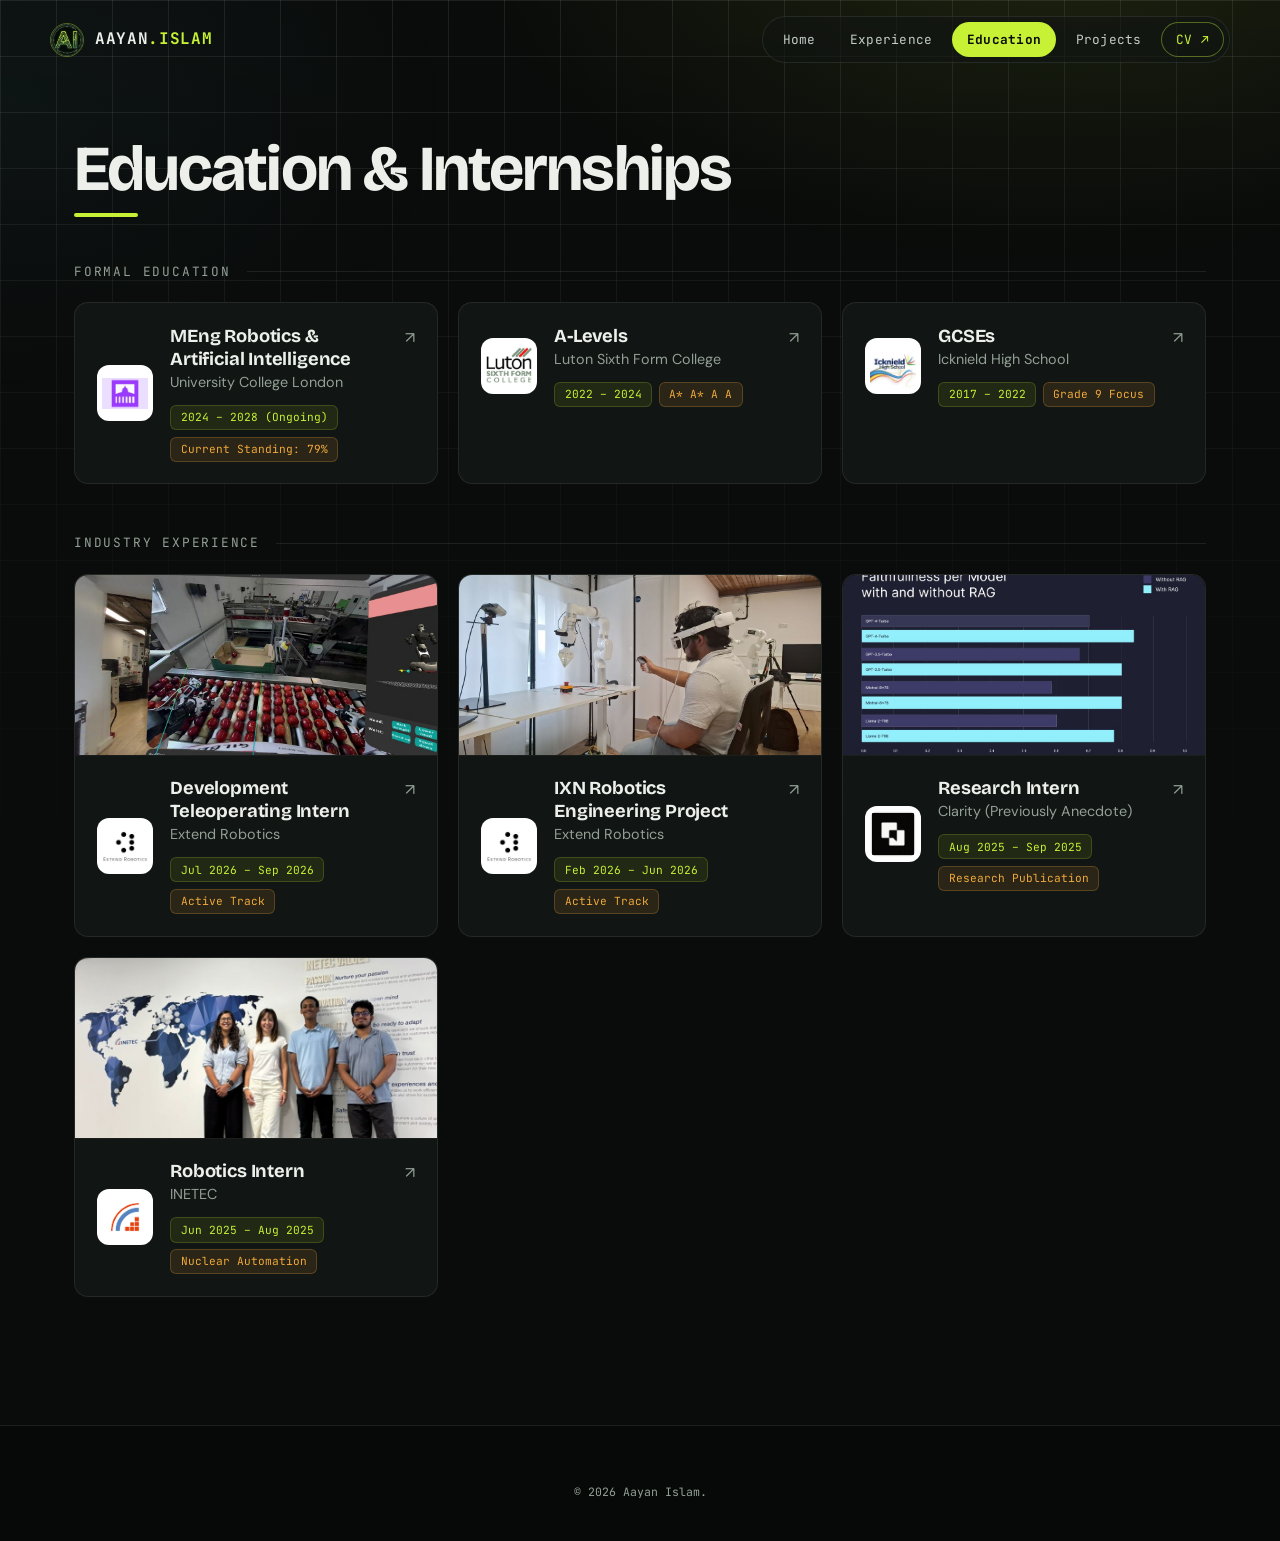
==== commit 4282f95c: "Fix typos, add CV download, skills, link previews and cleanups - Correct typos and grammar across pr" ====
--- a/educationsplit.html
+++ b/educationsplit.html
@@ -4,6 +4,20 @@
   <meta charset="UTF-8">
   <meta name="viewport" content="width=device-width, initial-scale=1.0">
   <meta name="theme-color" content="#0A0C0B">
+
+  <!-- Link preview card (LinkedIn, WhatsApp, Slack, X…) -->
+  <meta name="description" content="MEng Robotics & AI at UCL, A-Levels, GCSEs and industry placements.">
+  <meta property="og:type" content="website">
+  <meta property="og:site_name" content="Aayan Islam">
+  <meta property="og:title" content="Education & Internships | Aayan Islam">
+  <meta property="og:description" content="MEng Robotics & AI at UCL, A-Levels, GCSEs and industry placements.">
+  <meta property="og:url" content="https://iaayan3913.github.io/Personal-Website/educationsplit.html">
+  <meta property="og:image" content="https://iaayan3913.github.io/Personal-Website/Images/og-image.jpg">
+  <meta property="og:image:width" content="1200">
+  <meta property="og:image:height" content="630">
+  <meta property="og:image:alt" content="Aayan Islam, Software &amp; Robotics Engineer, MEng Robotics &amp; AI at UCL">
+  <meta name="twitter:card" content="summary_large_image">
+  <link rel="canonical" href="https://iaayan3913.github.io/Personal-Website/educationsplit.html">
   <title>Education & Internships | Aayan Islam</title>
   
   <link rel="icon" type="image/png" href="Images/Logo.png">
@@ -26,6 +40,7 @@
         <li><a href="experiencesplit.html" class="nav-link">Experience</a></li>
         <li><a href="educationsplit.html" class="nav-link active" aria-current="page">Education</a></li>
         <li><a href="projectssplit.html" class="nav-link">Projects</a></li>
+        <li><a href="Reports/Islam_Aayan_CV.pdf" class="nav-link nav-cv" target="_blank" rel="noopener">CV <span aria-hidden="true">↗</span></a></li>
       </ul>
     </div>
   </header>
@@ -47,7 +62,7 @@
   <footer>
     <div class="footer-content">
       <div class="copyright">
-        &copy; 2026 Aayan Islam. Academic Validation Layer.
+        &copy; 2026 Aayan Islam.
       </div>
     </div>
   </footer>
--- a/stylesplit.css
+++ b/stylesplit.css
@@ -1404,3 +1404,82 @@
     transition-delay: 0ms !important;
   }
 }
+
+/* ==========================================================================
+   CV LINK + SKILLS
+   ========================================================================== */
+.nav-links a.nav-cv {
+  color: var(--primary-accent);
+  box-shadow: inset 0 0 0 1px var(--accent-line);
+}
+
+.nav-links a.nav-cv:hover {
+  color: #0A0C0B;
+  background-color: var(--primary-accent);
+}
+
+.skills-section { padding-top: 3.5rem; padding-bottom: 1rem; }
+
+.skills-grid {
+  display: grid;
+  grid-template-columns: repeat(4, minmax(0, 1fr));
+  gap: 1.25rem;
+}
+
+.skill-group {
+  padding: 1.4rem;
+  background-color: var(--surface-color);
+  border: 1px solid var(--hairline);
+  border-radius: var(--radius-md);
+  transition: border-color 0.25s, background-color 0.25s;
+}
+
+.skill-group:hover {
+  border-color: var(--hairline-strong);
+  background-color: var(--surface-raised);
+}
+
+.skill-group h3 {
+  display: flex;
+  align-items: center;
+  gap: 0.6rem;
+  font-family: var(--font-mono);
+  font-size: 0.74rem;
+  font-weight: 500;
+  letter-spacing: 0.12em;
+  text-transform: uppercase;
+  color: var(--muted-text);
+  margin-bottom: 1rem;
+}
+
+.skill-group h3::before {
+  content: "";
+  width: 7px; height: 7px;
+  border-radius: 2px;
+  background-color: var(--primary-accent);
+}
+
+.skill-list {
+  list-style: none;
+  display: flex;
+  flex-wrap: wrap;
+  gap: 0.4rem;
+}
+
+.skill-list li {
+  font-size: 0.88rem;
+  font-weight: 500;
+  color: var(--body-text);
+  padding: 0.3rem 0.7rem;
+  border: 1px solid var(--hairline-strong);
+  border-radius: 999px;
+  background-color: rgba(236, 239, 234, 0.03);
+}
+
+@media (max-width: 1024px) {
+  .skills-grid { grid-template-columns: repeat(2, minmax(0, 1fr)); }
+}
+
+@media (max-width: 560px) {
+  .skills-grid { grid-template-columns: 1fr; }
+}
